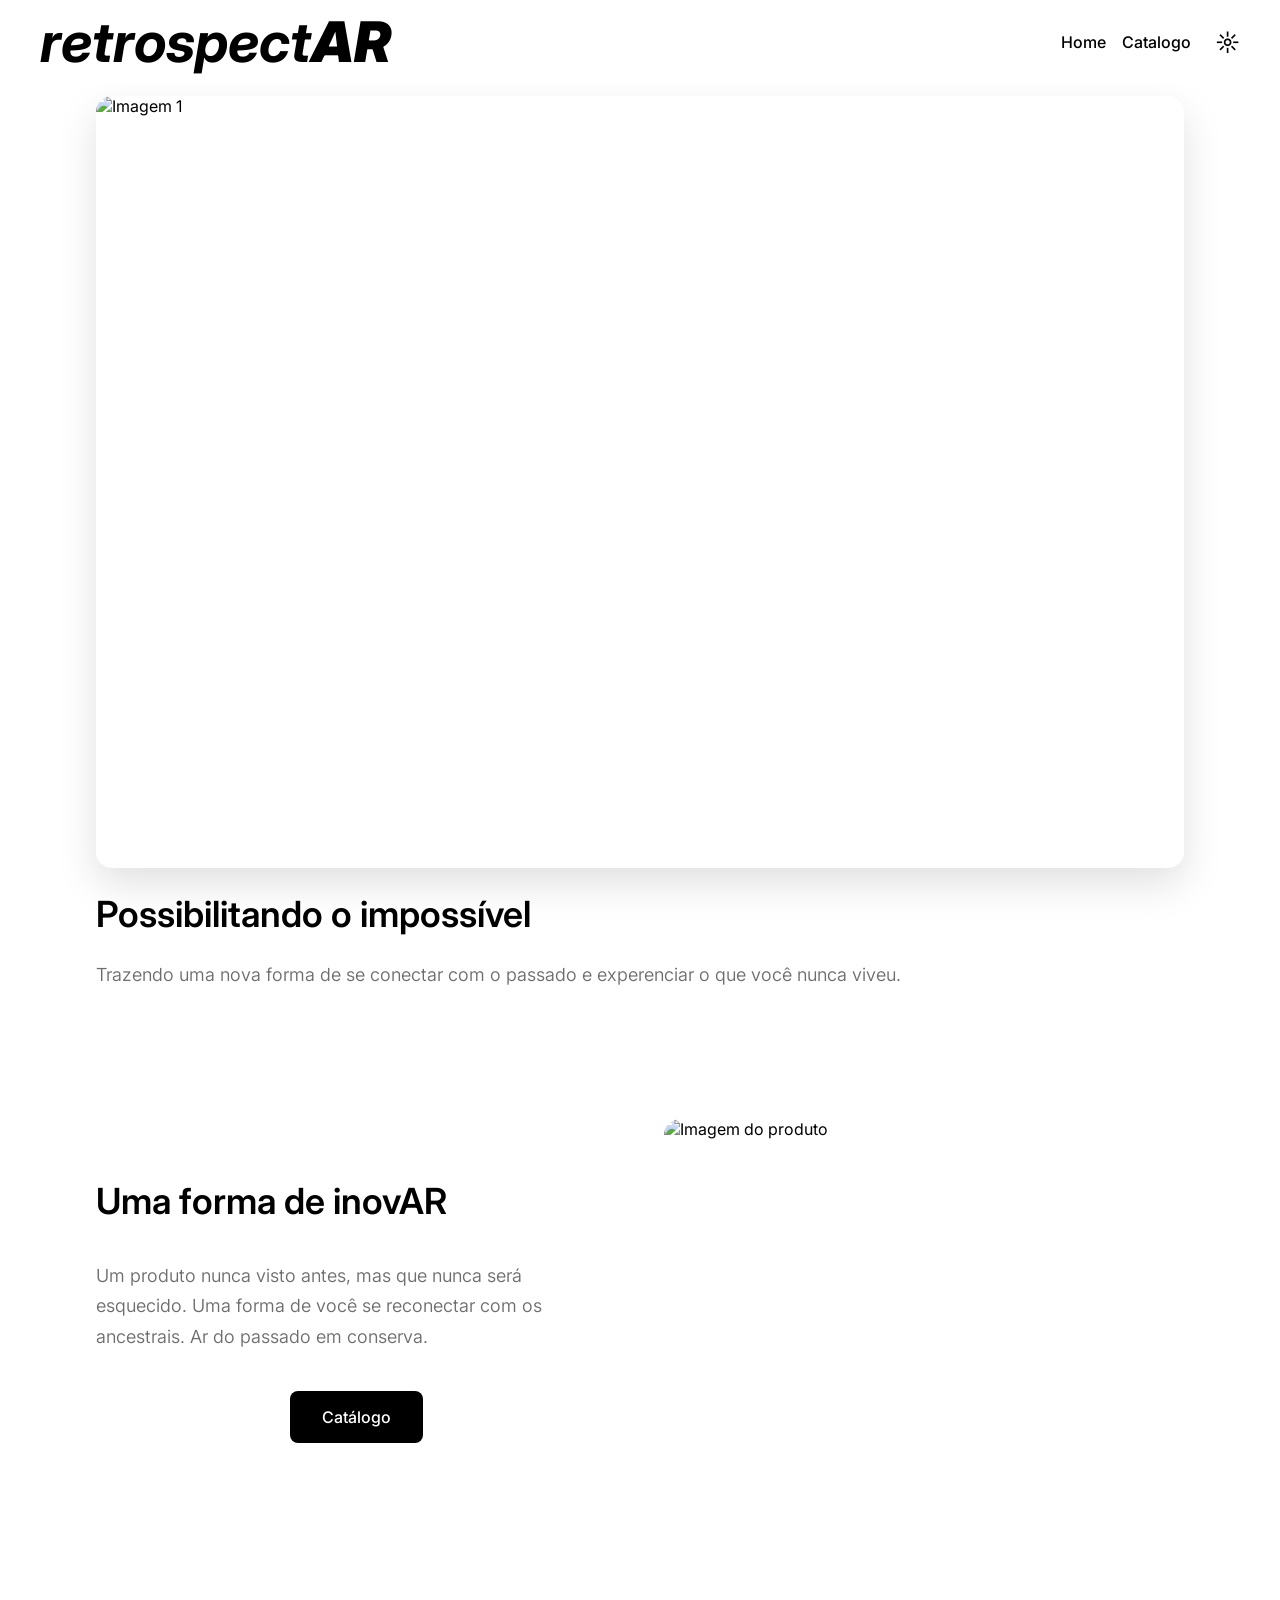
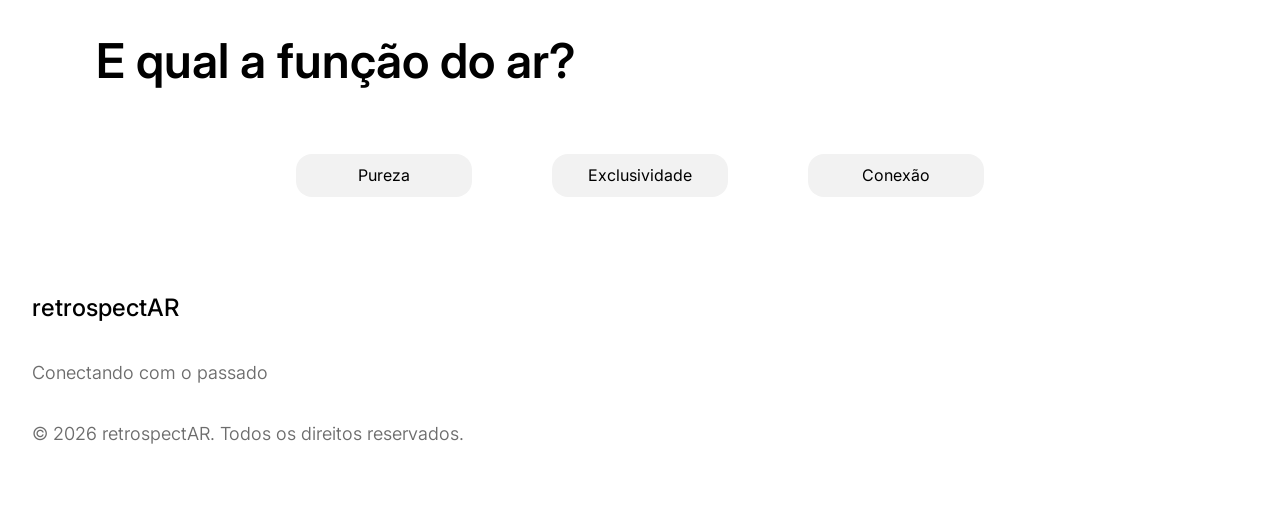
==== Pages/Home/index.html @ c3330485 "Criação do HTML e CSS parcialmente realizado" ====
<!DOCTYPE html>
<html lang="pt-BR">
    <head>
        <title>retrospectAR</title>
        <meta charset="UTF-8">
        <link rel="stylesheet" href="style.css">
        <meta name="description" content="Trazendo uma nova forma de se conectar com o passado e experenciar o que você nunca viveu.">
        <meta name="viewport" content="width=device-width, initial-scale=1.0">
    </head>
    <body>
        <header>
            <!-- Título do site -->
            <h1>retrospect<mark>AR</mark></h1>

            <!-- Navegação-->
            <ul>
                <li><a href="index.html">Home</a></li>
                <li><a href="../Catalogo/catalogo.html">Catalogo</a></li>
            </ul>

            <!-- Botão de tema -->
            <button type="button" id="botao-tema" aria-label="Alternar entre tema claro e escuro">
                ☼
            </button>
        </header>
        <main>
            <section class="carrossel-pagina">

                <!-- Carrossel de imagens -->
                <figure>
                    <div class="carrossel">
                        <img src="https://media.istockphoto.com/id/1324356458/vector/picture-icon-photo-frame-symbol-landscape-sign-photograph-gallery-logo-web-interface-and.jpg?s=612x612&w=0&k=20&c=ZmXO4mSgNDPzDRX-F8OKCfmMqqHpqMV6jiNi00Ye7rE=" alt="Imagem 1">
                        <img src="https://media.istockphoto.com/id/1324356458/vector/picture-icon-photo-frame-symbol-landscape-sign-photograph-gallery-logo-web-interface-and.jpg?s=612x612&w=0&k=20&c=ZmXO4mSgNDPzDRX-F8OKCfmMqqHpqMV6jiNi00Ye7rE=" alt="Imagem 2">
                        <img src="https://media.istockphoto.com/id/1324356458/vector/picture-icon-photo-frame-symbol-landscape-sign-photograph-gallery-logo-web-interface-and.jpg?s=612x612&w=0&k=20&c=ZmXO4mSgNDPzDRX-F8OKCfmMqqHpqMV6jiNi00Ye7rE=" alt="Imagem 3">
                    </div>
                </figure>
                
                <!-- Texto acompanhando o carrossel -->
                <h3>Possibilitando o impossível</h3>
                <p>Trazendo uma nova forma de se conectar com o passado e experenciar o que você nunca viveu.</p>
            </section>
            <section class="produto-pagina">

                <!-- Apresentação do produto -->
                <h3>Uma forma de inovAR</h3>
                <p>Um produto nunca visto antes, mas que nunca será esquecido. Uma forma de você se reconectar com os ancestrais. Ar do passado em conserva.</p>

                <!-- Botão para ir para o catálogo -->
                <a href="../Catalogo/catalogo.html" type="button" id="botao-catalogo" aria-label="Ir para o catálogo de produtos">
                    Catálogo
                </a>

                <!-- Imagem do produto -->
                <img src="https://media.istockphoto.com/id/1324356458/vector/picture-icon-photo-frame-symbol-landscape-sign-photograph-gallery-logo-web-interface-and.jpg?s=612x612&w=0&k=20&c=ZmXO4mSgNDPzDRX-F8OKCfmMqqHpqMV6jiNi00Ye7rE=" alt="Imagem do produto">
            </section>
            <section class="faq-pagina">

                <!-- Titulo da seção -->
                <h2>E qual a função do ar?</h2>

                <!-- Lista de modais-->
                <ul>
                    <li data-modal="modal1">Pureza</li>
                    <li data-modal="modal2">Exclusividade</li>
                    <li data-modal="modal3">Conexão</li>
                </ul>
            </section>

            <!-- Modais -->
            <div id="modal1" class="modal">
                <div class="modal-content">
                    <span class="fechar-modal">&times;</span>
                    <h4>Pureza</h4>
                    <p>O ar atual é carregado de poluição e microplásticos que geram cansaço. Ao respirar um ar antigo você está recebendo uma oxigenação pura, limpa e natural.</p>
                </div>
            </div>
            <div id="modal2" class="modal">
                <div class="modal-content">
                    <span class="fechar-modal">&times;</span>
                    <h4>Exclusividade</h4>
                    <p>É um produto limitado e escasso, o que o torna um artigo de luxo. O estoque dele não pode se repor, o que torna a oferta baixa em relação à demanda.</p>
                </div>
            </div>
            <div id="modal3" class="modal">
                <div class="modal-content">
                    <span class="fechar-modal">&times;</span>
                    <h4>Conexão</h4>
                    <p>Ao abrir o recipiente você compartilha exatamente a mesma atmosfera que oxigenou as mentes de gênios do passado, o que pode trazer inspiração em momentos necessários.</p>
                </div>
            </div>
        </main>
        <footer>

            <!-- Rodapé-->
            <h4>retrospectAR</h4>
            <p>Conectando com o passado</p>
            <p>&copy; 2026 retrospectAR. Todos os direitos reservados.</p>
        </footer>
    </body>
</html>
---- Pages/Home/style.css ----
@import url('https://fonts.googleapis.com/css2?family=Bebas+Neue&family=Inter:ital,opsz,wght@0,14..32,100..900;1,14..32,100..900&display=swap');

/* Reset básico de estilos */
*{
    margin: 0;
    padding: 0;
    box-sizing: border-box;
    font-family: 'Inter', sans-serif;
}

/* Variáveis de cores para tema claro */
:root{
    --background-color: #FFFFFF;
    --background-secondary: #F2F2F2;
    --text-color: #000000;
    --text-secondary: #6D6D6D;
}

/* Variáveis de cores para tema escuro */
[data-theme="dark"]{
    --background-color: #1A1A1A;
    --background-secondary: #333333;
    --text-color: #FFFFFF;
    --text-secondary: #B3B3B3;
}

/* Estilos gerais do texto da página */
h1{
    font-family: 'Inter', sans-serif;
    font-size: 3.5rem;
    font-weight: 700;
    font-style: italic;
    color: var(--text-color);
}
mark{
    background-color: transparent;
    font-weight: 900;
    color: var(--text-color);
}
h2{
    font-family: 'Inter', sans-serif;
    font-size: 3rem;
    font-weight: 600;
    font-style: normal;
    color: var(--text-color);
}
h3{
    font-family: 'Inter', sans-serif;
    font-size: 2.25rem;
    font-weight: 600;
    font-style: normal;
    color: var(--text-color);
}
h4{
    font-family: 'Inter', sans-serif;
    font-size: 1.5rem;
    font-weight: 500;
    font-style: normal;
    color: var(--text-color);
}
p{
    font-family: 'Inter', sans-serif;
    font-size: 1.125rem;
    font-weight: 350;
    font-style: normal;
    color: var(--text-secondary);
}

/* CABEÇALHO */
/* Estilo do cabeçalho da página */
header{
    display: flex; /*Ativa o Flexbox para o cabeçalho*/
    justify-content: flex-start; /* Mantém os elementos alinhados em uma única linha */
    align-items: center; /* Alinha os elementos verticalmente ao centro */
    gap: 1.5rem; /* Adiciona espaço entre os itens da direita */
    padding: .5rem 2.5rem; /* Adiciona espaçamento interno ao cabeçalho */
    background-color: var(--background-color); /* Define a cor de fundo do cabeçalho */
    position: fixed; /* Mantém o cabeçalho fixo no topo da página */
    width: 100%; /* Define a largura do cabeçalho como 100% da tela */
    top: 0; /* Posiciona o cabeçalho no topo da página */
    left: 0; /* Posiciona o cabeçalho à esquerda da página */
    z-index: 1000; /* Garante que o cabeçalho fique acima de outros elementos da página */  
    transition: background-color 0.3s ease; /* Adiciona uma transição suave para a mudança de cor de fundo */
}
header h1{
    margin-right: auto; /* Empurra a navegação e o botão para a direita */
}
/* Estilo da lista de navegação do cabeçalho */
header ul{
    list-style: none; /* Remove os marcadores da lista */
    display: flex; /* Ativa o Flexbox para a lista de navegação */
    gap: 1rem; /* Adiciona espaçamento entre os itens da lista */
}
/* Estilo dos links de navegação do cabeçalho */
header ul li a{
    text-decoration: none; /* Remove o sublinhado dos links */
    color: var(--text-color); /* Define a cor do texto dos links */
    font-weight: 500; /* Define a espessura da fonte dos links */
    transition: color 0.3s ease; /* Adiciona uma transição suave para a mudança de cor dos links */
}
/* Estilo do botão de alternância de tema */
#botao-tema{
    background-color: transparent; /* Define o fundo do botão como transparente */
    border: none; /* Remove a borda do botão */
    color: var(--text-color); /* Define a cor do texto do botão */
    font-size: 1.5rem; /* Define o tamanho da fonte do botão */
    cursor: pointer; /* Altera o cursor para indicar que o botão é clicável */
    transition: color 0.3s ease; /* Adiciona uma transição suave para a mudança de cor do botão */
}

/* RODAPÉ */
/* Estilo do rodapé da página */
footer{
    padding: 2rem;  /* Adiciona espaçamento interno ao rodapé */
    background-color: var(--background-color); /* Define a cor de fundo do rodapé */
    color: var(--text-secondary); /* Define a cor do texto do rodapé */
    width: 100%; /* Define a largura do rodapé como 100% da tela */
    bottom: 0; /* Posiciona o rodapé na parte inferior da página */
    left: 0; /* Posiciona o rodapé à esquerda da página */
    transition: background-color 0.3s ease; /* Adiciona uma transição suave para a mudança de cor de fundo do rodapé */
}
footer h4{
    margin-bottom: 2.5rem; /* Adiciona espaçamento abaixo do título do rodapé */
}
footer p{
    font-weight: 350; /* Define a espessura da fonte do texto do rodapé */
    margin-bottom: 2.5rem; /* Adiciona espaçamento abaixo do texto do rodapé */
}

/* CORPO */
/* Estilo do corpo da página */
body{
    background-color: var(--background-color); /* Define a cor de fundo do corpo da página */
    transition: background-color 0.3s ease, color 0.3s ease; /* Adiciona uma transição suave para a mudança de cor de fundo e cor do texto */
    padding-top: 4rem; /* Adiciona espaçamento no topo do corpo da página para evitar que o conteúdo fique escondido atrás do cabeçalho fixo */
}

/* Seção do Carrossel */
.carrossel-pagina{
    display: column; /* Ativa o Grid Layout para a seção do carrossel */
    align-items: center; /* Alinha os itens do grid ao centro horizontalmente */
    justify-content: center; /* Alinha os itens do grid ao centro verticalmente */
    grid-template-columns: 1fr; /* Define uma única coluna para o grid */
    gap: 2rem; /* Adiciona espaçamento entre os elementos do grid */
    width: 100%; /* Define a largura da seção do carrossel como 100% da tela */
    max-width: none; /* Remove a largura máxima da seção do carrossel */
    margin: 0; /* Remove a margem da seção do carrossel */
    padding: 2rem 0 4rem; /* Adiciona espaçamento interno na parte superior e inferior da seção do carrossel */
}
.carrossel-pagina figure{
    width: 85%; /* Define a largura da figura como 85% da largura da seção do carrossel */
    min-width: 0; /* Define a largura mínima da figura como 0 para permitir que ela encolha */
    margin: 0 auto; /* Centraliza a figura horizontalmente */
    overflow: hidden; /* Oculta qualquer conteúdo que ultrapasse os limites da figura */
    border-radius: 1rem; /* Adiciona cantos arredondados à figura */
    background-color: var(--background-color); /* Define a cor de fundo da figura */
    box-shadow: 0 1rem 2.5rem rgba(0, 0, 0, .12); /* Adiciona uma sombra à figura para criar profundidade */
}
.carrossel{
    display: flex; /* Ativa o Flexbox para o carrossel */
    gap: 1rem; /* Adiciona espaçamento entre os itens do carrossel */
    overflow-x: auto; /* Permite rolagem horizontal no carrossel */
    scroll-snap-type: x mandatory; /* Ativa o snap de rolagem horizontal para os itens do carrossel */
    scrollbar-width: thin; /* Define a largura da barra de rolagem como fina */
    scrollbar-color: var(--text-secondary) transparent; /* Define a cor da barra de rolagem e a cor do fundo da barra de rolagem */
}
.carrossel img{
    display: block; /* Remove o espaçamento em torno da imagem */
    flex: 0 0 100%; /* Define a largura da imagem como 100% do contêiner do carrossel */
    width: 100%; /* Define a largura da imagem como 100% do contêiner do carrossel */
    height: max(24rem, calc(100vh - 8rem)); /* Define a altura da imagem como o máximo entre 24rem e a altura da janela de visualização menos 8rem */
    object-fit: cover; /* Ajusta a imagem para cobrir o contêiner do carrossel sem distorção */
    scroll-snap-align: center; /* Alinha a imagem ao centro do contêiner do carrossel durante a rolagem */
}
.carrossel-pagina h3{
    width: 85%; /* Define a largura do título como 85% da largura da seção do carrossel */
    margin: 0 auto; /* Centraliza o título horizontalmente */
    padding: 1.5rem 0; /* Adiciona espaçamento interno na parte superior do título */
    text-align: left; /* Alinha o texto do título à esquerda */
}
.carrossel-pagina p{
    width: 85%; /* Define a largura do parágrafo como 85% da largura da seção do carrossel */
    margin: 0 auto; /* Centraliza o parágrafo horizontalmente */
    text-align: left; /* Alinha o texto do parágrafo à esquerda */
    line-height: 1.7; /* Define a altura da linha do parágrafo para melhorar a legibilidade */
}

/* Seção do Produto */
.produto-pagina{
    display: grid;
    grid-template-columns: 1fr 1fr;
    grid-template-rows: auto auto auto;
    gap: .5rem 3rem;
    align-items: center;
    width: 85%;
    min-height: 32rem;
    margin: 0 auto;
    padding: 4rem 0;
}
.produto-pagina h3,
.produto-pagina p,
.produto-pagina button{
    grid-column: 1;
}
.produto-pagina h3{
    grid-row: 1;
    align-self: end;
}
.produto-pagina p{
    grid-row: 2;
    max-width: 32rem;
    line-height: 1.7;
}
.produto-pagina a{
    grid-row: 3;
    justify-self: center;
    align-self: start;
}
.produto-pagina img{
    grid-column: 2;
    grid-row: 1 / 4;
    width: 100%;
    height: 100%;
    min-height: 24rem;
    object-fit: cover;
    border-radius: 1rem;
}
.produto-pagina a{
    display: inline-block;
    padding: 1rem 2rem;
    background-color: var(--text-color);
    color: var(--background-color);
    text-decoration: none;
    font-weight: 500;
    border-radius: .5rem;
    transition: background-color 0.3s ease, color 0.3s ease;
}

/* Seção do FAQ */
.faq-pagina{
    display: flex;
    flex-direction: column;
    gap: 2rem;
    width: 85%;
    margin: 0 auto;
    padding: 4rem 0;
}
.faq-pagina ul{
    list-style: none;
    display: flex;
    flex-direction: row;
    justify-content: space-between;
    padding: 0 10rem;
    padding-top: 2rem;
}
.faq-pagina li{
    flex: 1;
    text-align: center;
    background-color: var(--background-secondary);
    padding: 1cap;
    border-radius: 1rem;
    margin: 0 2.5rem;
    transition: background-color 0.3s ease;
    cursor: pointer;
}
.faq-pagina li:hover,
.faq-pagina li:focus{
    background-color: var(--text-color);
    color: var(--background-color);
}

/* Seção do Modal */
.modal{
    display: none;
    position: fixed;
    inset: 0;
    z-index: 2000;
    align-items: center;
    justify-content: center;
    padding: 1.5rem;
    background-color: rgba(0, 0, 0, .65);
}
.modal[style*="display: block"],
.modal[style*="display:flex"],
.modal[style*="display: flex"]{
    display: flex;
}
.modal-content{
    position: relative;
    width: min(100%, 34rem);
    max-height: 90vh;
    overflow-y: auto;
    padding: 3rem;
    border: 1px solid var(--text-secondary);
    border-radius: 1rem;
    background-color: var(--background-color);
    box-shadow: 0 1.5rem 4rem rgba(0, 0, 0, .3);
    animation: modal-entrada .2s ease-out;
}
.modal-content h4{
    margin-bottom: 1rem;
    padding-right: 2rem;
}
.modal-content p{
    line-height: 1.7;
}
.fechar-modal{
    position: absolute;
    top: .75rem;
    right: 1rem;
    color: var(--text-secondary);
    font-size: 2rem;
    line-height: 1;
    cursor: pointer;
    transition: color .2s ease, transform .2s ease;
}
.fechar-modal:hover,
.fechar-modal:focus{
    color: var(--text-color);
    transform: scale(1.1);
}

@keyframes modal-entrada{
    from{
        opacity: 0;
        transform: translateY(1rem) scale(.98);
    }
    to{
        opacity: 1;
        transform: translateY(0) scale(1);
    }
}

@media (max-width: 40rem){
    .modal-content{
        padding: 2.5rem 1.5rem 1.5rem;
    }
}
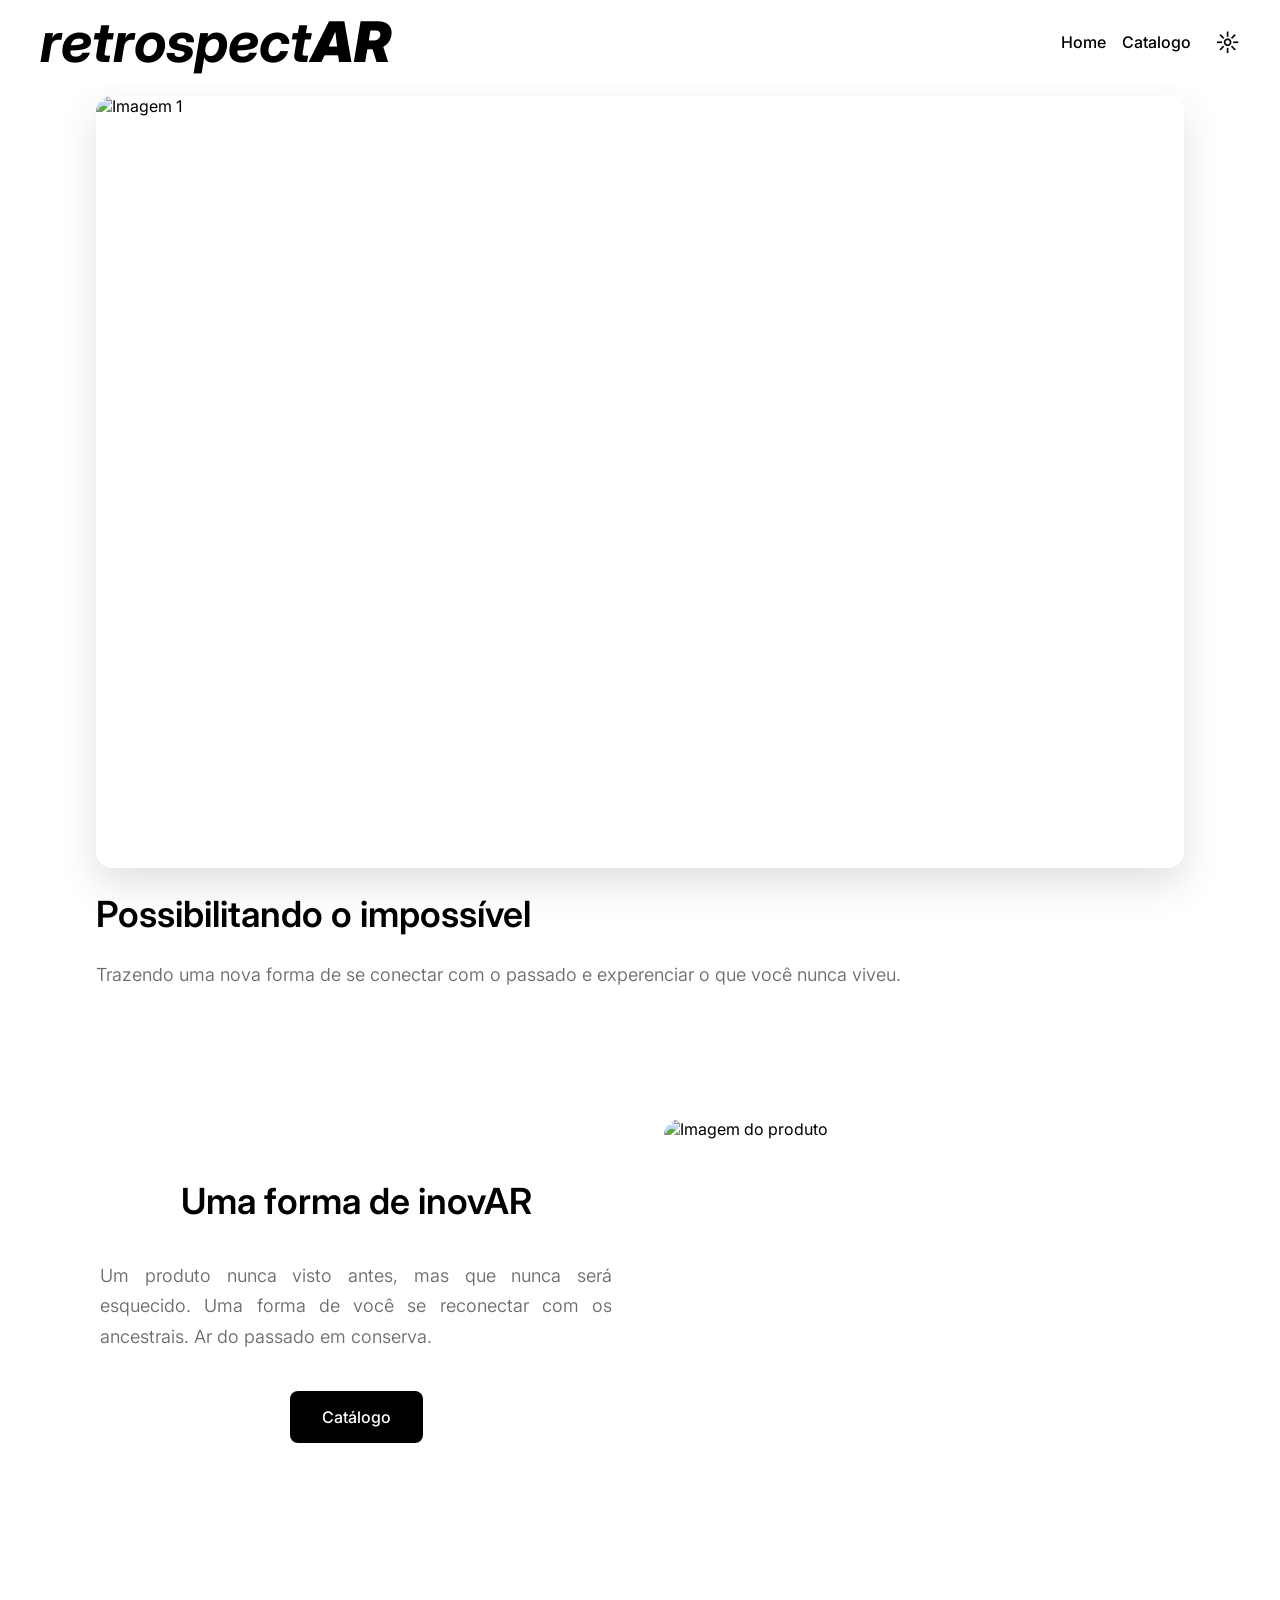
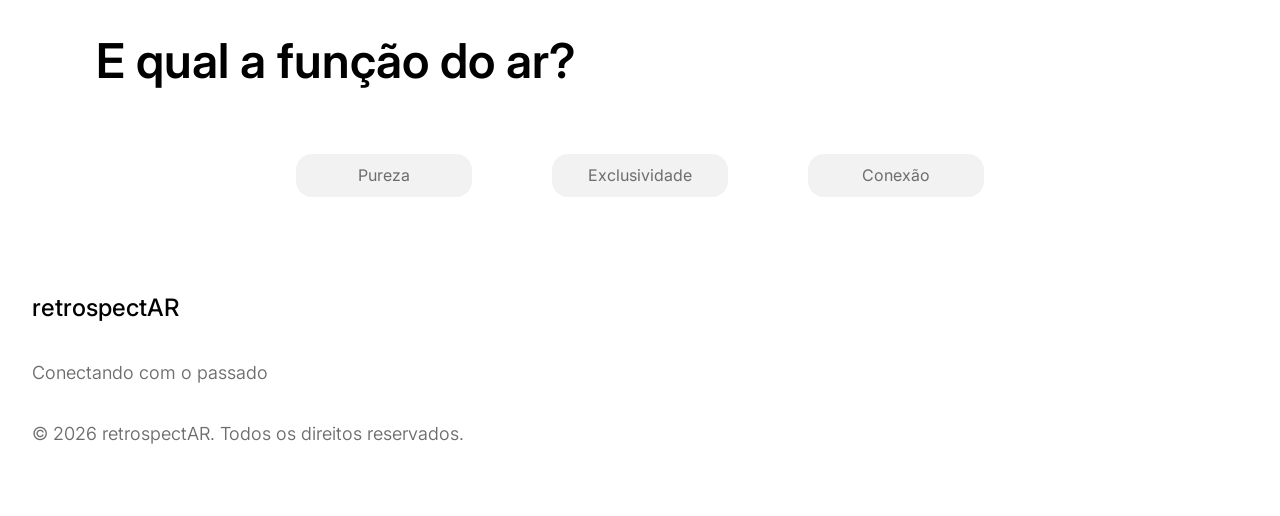
==== commit 61fba247: "Finalização do CSS e realização do JavaScript" ====
--- a/Pages/Home/index.html
+++ b/Pages/Home/index.html
@@ -96,5 +96,8 @@
             <p>Conectando com o passado</p>
             <p>&copy; 2026 retrospectAR. Todos os direitos reservados.</p>
         </footer>
+        <script src="../../Scripts/theme.js"></script>
+        <script src="../../Scripts/modal.js"></script>
+        <script src="../../Scripts/carrossel.js"></script>
     </body>
 </html>
--- a/Pages/Home/style.css
+++ b/Pages/Home/style.css
@@ -161,8 +161,11 @@
     gap: 1rem; /* Adiciona espaçamento entre os itens do carrossel */
     overflow-x: auto; /* Permite rolagem horizontal no carrossel */
     scroll-snap-type: x mandatory; /* Ativa o snap de rolagem horizontal para os itens do carrossel */
-    scrollbar-width: thin; /* Define a largura da barra de rolagem como fina */
-    scrollbar-color: var(--text-secondary) transparent; /* Define a cor da barra de rolagem e a cor do fundo da barra de rolagem */
+    scrollbar-width: none; /* Oculta a barra de rolagem no Firefox */
+    -ms-overflow-style: none; /* Oculta a barra de rolagem no Edge legado */
+}
+.carrossel::-webkit-scrollbar{
+    display: none; /* Oculta a barra de rolagem em navegadores WebKit */
 }
 .carrossel img{
     display: block; /* Remove o espaçamento em torno da imagem */
@@ -205,11 +208,14 @@
 .produto-pagina h3{
     grid-row: 1;
     align-self: end;
+    justify-self: center;
 }
 .produto-pagina p{
     grid-row: 2;
     max-width: 32rem;
     line-height: 1.7;
+    justify-self: center;
+    text-align: justify;
 }
 .produto-pagina a{
     grid-row: 3;
@@ -262,6 +268,7 @@
     margin: 0 2.5rem;
     transition: background-color 0.3s ease;
     cursor: pointer;
+    color: var(--text-secondary);
 }
 .faq-pagina li:hover,
 .faq-pagina li:focus{
@@ -330,9 +337,3 @@
         transform: translateY(0) scale(1);
     }
 }
-
-@media (max-width: 40rem){
-    .modal-content{
-        padding: 2.5rem 1.5rem 1.5rem;
-    }
-}
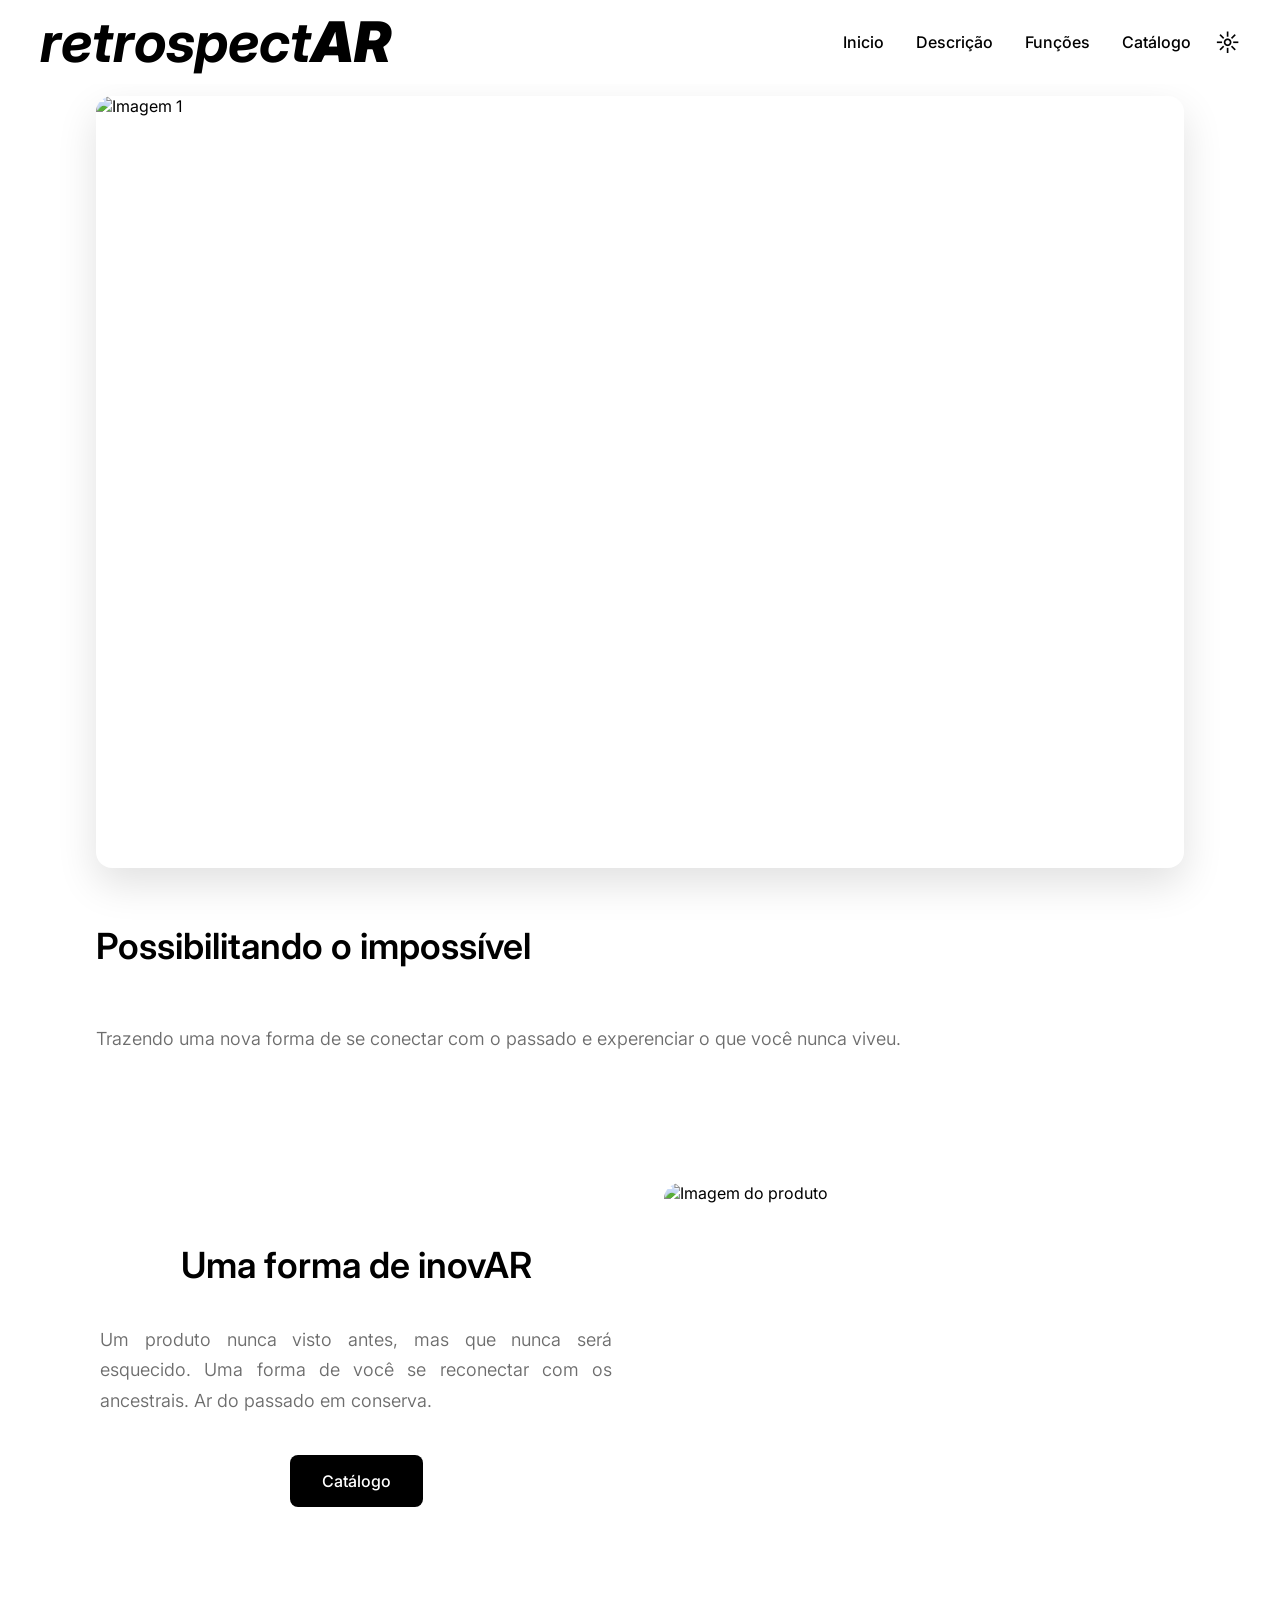
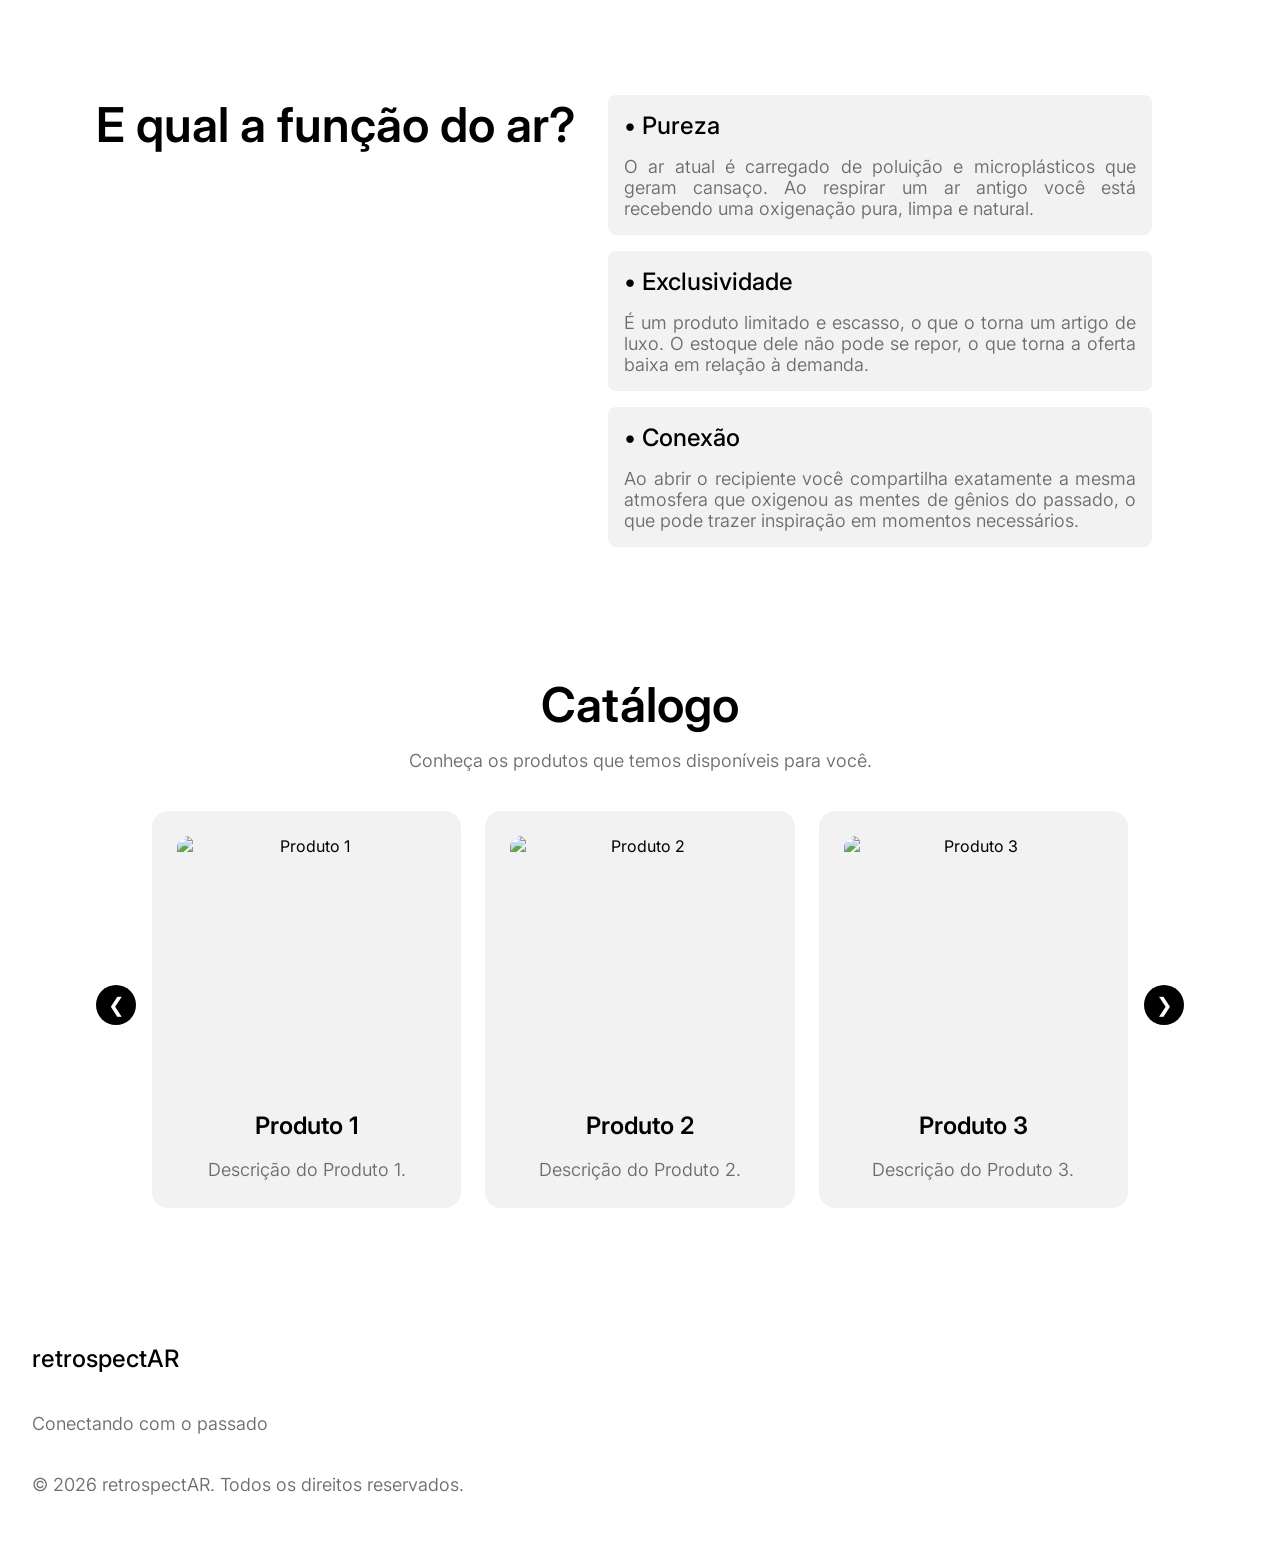
==== commit 409cd2d7: "Unificação das páginas, ajustes no html e css, e adição da responsividade" ====
--- a/Pages/Home/index.html
+++ b/Pages/Home/index.html
@@ -14,8 +14,10 @@
 
             <!-- Navegação-->
             <ul>
-                <li><a href="index.html">Home</a></li>
-                <li><a href="../Catalogo/catalogo.html">Catalogo</a></li>
+                <li><a href="#inicio">Inicio</a></li>
+                <li><a href="#produto">Descrição</a></li>
+                <li><a href="#faq">Funções</a></li>
+                <li><a href="#catalogo">Catálogo</a></li>
             </ul>
 
             <!-- Botão de tema -->
@@ -24,7 +26,7 @@
             </button>
         </header>
         <main>
-            <section class="carrossel-pagina">
+            <section class="carrossel-pagina" id="inicio">
 
                 <!-- Carrossel de imagens -->
                 <figure>
@@ -39,53 +41,148 @@
                 <h3>Possibilitando o impossível</h3>
                 <p>Trazendo uma nova forma de se conectar com o passado e experenciar o que você nunca viveu.</p>
             </section>
-            <section class="produto-pagina">
+            <section class="produto-pagina" id="produto">
 
                 <!-- Apresentação do produto -->
                 <h3>Uma forma de inovAR</h3>
                 <p>Um produto nunca visto antes, mas que nunca será esquecido. Uma forma de você se reconectar com os ancestrais. Ar do passado em conserva.</p>
 
                 <!-- Botão para ir para o catálogo -->
-                <a href="../Catalogo/catalogo.html" type="button" id="botao-catalogo" aria-label="Ir para o catálogo de produtos">
+                <a href="#catalogo" type="button" id="botao-catalogo" aria-label="Ir para o catálogo de produtos">
                     Catálogo
                 </a>
 
                 <!-- Imagem do produto -->
                 <img src="https://media.istockphoto.com/id/1324356458/vector/picture-icon-photo-frame-symbol-landscape-sign-photograph-gallery-logo-web-interface-and.jpg?s=612x612&w=0&k=20&c=ZmXO4mSgNDPzDRX-F8OKCfmMqqHpqMV6jiNi00Ye7rE=" alt="Imagem do produto">
             </section>
-            <section class="faq-pagina">
+            <section class="faq-pagina" id="faq">
 
                 <!-- Titulo da seção -->
                 <h2>E qual a função do ar?</h2>
 
-                <!-- Lista de modais-->
-                <ul>
-                    <li data-modal="modal1">Pureza</li>
-                    <li data-modal="modal2">Exclusividade</li>
-                    <li data-modal="modal3">Conexão</li>
-                </ul>
+                <!-- Lista de infos-->
+                 <div id="infos" class="itens">
+                    <div id="info1" class="faqitem">
+                        <h4>•  Pureza</h4>
+                        <p>O ar atual é carregado de poluição e microplásticos que geram cansaço. Ao respirar um ar antigo você está recebendo uma oxigenação pura, limpa e natural.</p>
+                    </div>
+                    <div id="info2" class="faqitem">
+                        <h4>•  Exclusividade</h4>
+                        <p>É um produto limitado e escasso, o que o torna um artigo de luxo. O estoque dele não pode se repor, o que torna a oferta baixa em relação à demanda.</p>
+                    </div>
+                    <div id="info3" class="faqitem">
+                        <h4>•  Conexão</h4>
+                        <p>Ao abrir o recipiente você compartilha exatamente a mesma atmosfera que oxigenou as mentes de gênios do passado, o que pode trazer inspiração em momentos necessários.</p>
+                    </div>
+                </div>
             </section>
 
-            <!-- Modais -->
-            <div id="modal1" class="modal">
-                <div class="modal-content">
-                    <span class="fechar-modal">&times;</span>
-                    <h4>Pureza</h4>
-                    <p>O ar atual é carregado de poluição e microplásticos que geram cansaço. Ao respirar um ar antigo você está recebendo uma oxigenação pura, limpa e natural.</p>
-                </div>
-            </div>
-            <div id="modal2" class="modal">
-                <div class="modal-content">
-                    <span class="fechar-modal">&times;</span>
-                    <h4>Exclusividade</h4>
-                    <p>É um produto limitado e escasso, o que o torna um artigo de luxo. O estoque dele não pode se repor, o que torna a oferta baixa em relação à demanda.</p>
-                </div>
-            </div>
-            <div id="modal3" class="modal">
-                <div class="modal-content">
-                    <span class="fechar-modal">&times;</span>
-                    <h4>Conexão</h4>
-                    <p>Ao abrir o recipiente você compartilha exatamente a mesma atmosfera que oxigenou as mentes de gênios do passado, o que pode trazer inspiração em momentos necessários.</p>
+            <!-- Catálogo -->
+             <section class="catalogo-pagina" id="catalogo">
+                <h2>Catálogo</h2>
+                <p>Conheça os produtos que temos disponíveis para você.</p>
+                <div class="catalogo-carrossel-wrapper">
+                    <button type="button" class="controle-carrossel anterior" data-carousel-target="produtos-carrossel" aria-label="Produto anterior">&#10094;</button>
+                    <div class="produtos-carrossel" id="produtos-carrossel">
+                        <button type="button" class="produto-card" data-modal="produto-modal-1" aria-label="Ver detalhes do Produto 1">
+                            <img src="https://media.istockphoto.com/id/1324356458/vector/picture-icon-photo-frame-symbol-landscape-sign-photograph-gallery-logo-web-interface-and.jpg?s=612x612&w=0&k=20&c=ZmXO4mSgNDPzDRX-F8OKCfmMqqHpqMV6jiNi00Ye7rE=" alt="Produto 1">
+                            <h3>Produto 1</h3>
+                            <p>Descrição do Produto 1.</p>
+                        </button>
+                        <button type="button" class="produto-card" data-modal="produto-modal-2" aria-label="Ver detalhes do Produto 2">
+                            <img src="https://media.istockphoto.com/id/1324356458/vector/picture-icon-photo-frame-symbol-landscape-sign-photograph-gallery-logo-web-interface-and.jpg?s=612x612&w=0&k=20&c=ZmXO4mSgNDPzDRX-F8OKCfmMqqHpqMV6jiNi00Ye7rE=" alt="Produto 2">
+                            <h3>Produto 2</h3>
+                            <p>Descrição do Produto 2.</p>
+                        </button>
+                        <button type="button" class="produto-card" data-modal="produto-modal-3" aria-label="Ver detalhes do Produto 3">
+                            <img src="https://media.istockphoto.com/id/1324356458/vector/picture-icon-photo-frame-symbol-landscape-sign-photograph-gallery-logo-web-interface-and.jpg?s=612x612&w=0&k=20&c=ZmXO4mSgNDPzDRX-F8OKCfmMqqHpqMV6jiNi00Ye7rE=" alt="Produto 3">
+                            <h3>Produto 3</h3>
+                            <p>Descrição do Produto 3.</p>
+                        </button>
+                        <button type="button" class="produto-card" data-modal="produto-modal-4" aria-label="Ver detalhes do Produto 4">
+                            <img src="https://media.istockphoto.com/id/1324356458/vector/picture-icon-photo-frame-symbol-landscape-sign-photograph-gallery-logo-web-interface-and.jpg?s=612x612&w=0&k=20&c=ZmXO4mSgNDPzDRX-F8OKCfmMqqHpqMV6jiNi00Ye7rE=" alt="Produto 4">
+                            <h3>Produto 4</h3>
+                            <p>Descrição do Produto 4.</p>
+                        </button>
+                        <button type="button" class="produto-card" data-modal="produto-modal-5" aria-label="Ver detalhes do Produto 5">
+                            <img src="https://media.istockphoto.com/id/1324356458/vector/picture-icon-photo-frame-symbol-landscape-sign-photograph-gallery-logo-web-interface-and.jpg?s=612x612&w=0&k=20&c=ZmXO4mSgNDPzDRX-F8OKCfmMqqHpqMV6jiNi00Ye7rE=" alt="Produto 5">
+                            <h3>Produto 5</h3>
+                            <p>Descrição do Produto 5.</p>
+                        </button>
+                        <button type="button" class="produto-card" data-modal="produto-modal-6" aria-label="Ver detalhes do Produto 6">
+                            <img src="https://media.istockphoto.com/id/1324356458/vector/picture-icon-photo-frame-symbol-landscape-sign-photograph-gallery-logo-web-interface-and.jpg?s=612x612&w=0&k=20&c=ZmXO4mSgNDPzDRX-F8OKCfmMqqHpqMV6jiNi00Ye7rE=" alt="Produto 6">
+                            <h3>Produto 6</h3>
+                            <p>Descrição do Produto 6.</p>
+                        </button>
+                    </div>
+                    <button type="button" class="controle-carrossel proximo" data-carousel-target="produtos-carrossel" aria-label="Próximo produto">&#10095;</button>
+                </div>
+             </section>
+
+            <div id="produto-modal-1" class="modal" role="dialog" aria-modal="true" aria-labelledby="produto-titulo-1">
+                <div class="modal-content modal-produto">
+                    <button type="button" class="fechar-modal" aria-label="Fechar detalhes">&times;</button>
+                    <img src="https://media.istockphoto.com/id/1324356458/vector/picture-icon-photo-frame-symbol-landscape-sign-photograph-gallery-logo-web-interface-and.jpg?s=612x612&w=0&k=20&c=ZmXO4mSgNDPzDRX-F8OKCfmMqqHpqMV6jiNi00Ye7rE=" alt="Produto 1">
+                    <div class="modal-produto-info">
+                        <h4 id="produto-titulo-1">Produto 1</h4>
+                        <p>Descrição detalhada do Produto 1. Conheça todos os detalhes desta experiência de conexão com o passado.</p>
+                        <button type="button" class="botao-produto">Disponível em breve</button>
+                    </div>
+                </div>
+            </div>
+            <div id="produto-modal-2" class="modal" role="dialog" aria-modal="true" aria-labelledby="produto-titulo-2">
+                <div class="modal-content modal-produto">
+                    <button type="button" class="fechar-modal" aria-label="Fechar detalhes">&times;</button>
+                    <img src="https://media.istockphoto.com/id/1324356458/vector/picture-icon-photo-frame-symbol-landscape-sign-photograph-gallery-logo-web-interface-and.jpg?s=612x612&w=0&k=20&c=ZmXO4mSgNDPzDRX-F8OKCfmMqqHpqMV6jiNi00Ye7rE=" alt="Produto 2">
+                    <div class="modal-produto-info">
+                        <h4 id="produto-titulo-2">Produto 2</h4>
+                        <p>Descrição detalhada do Produto 2. Conheça todos os detalhes desta experiência de conexão com o passado.</p>
+                        <button type="button" class="botao-produto">Disponível em breve</button>
+                    </div>
+                </div>
+            </div>
+            <div id="produto-modal-3" class="modal" role="dialog" aria-modal="true" aria-labelledby="produto-titulo-3">
+                <div class="modal-content modal-produto">
+                    <button type="button" class="fechar-modal" aria-label="Fechar detalhes">&times;</button>
+                    <img src="https://media.istockphoto.com/id/1324356458/vector/picture-icon-photo-frame-symbol-landscape-sign-photograph-gallery-logo-web-interface-and.jpg?s=612x612&w=0&k=20&c=ZmXO4mSgNDPzDRX-F8OKCfmMqqHpqMV6jiNi00Ye7rE=" alt="Produto 3">
+                    <div class="modal-produto-info">
+                        <h4 id="produto-titulo-3">Produto 3</h4>
+                        <p>Descrição detalhada do Produto 3. Conheça todos os detalhes desta experiência de conexão com o passado.</p>
+                        <button type="button" class="botao-produto">Disponível em breve</button>
+                    </div>
+                </div>
+            </div>
+            <div id="produto-modal-4" class="modal" role="dialog" aria-modal="true" aria-labelledby="produto-titulo-4">
+                <div class="modal-content modal-produto">
+                    <button type="button" class="fechar-modal" aria-label="Fechar detalhes">&times;</button>
+                    <img src="https://media.istockphoto.com/id/1324356458/vector/picture-icon-photo-frame-symbol-landscape-sign-photograph-gallery-logo-web-interface-and.jpg?s=612x612&w=0&k=20&c=ZmXO4mSgNDPzDRX-F8OKCfmMqqHpqMV6jiNi00Ye7rE=" alt="Produto 4">
+                    <div class="modal-produto-info">
+                        <h4 id="produto-titulo-4">Produto 4</h4>
+                        <p>Descrição detalhada do Produto 4. Conheça todos os detalhes desta experiência de conexão com o passado.</p>
+                        <button type="button" class="botao-produto">Disponível em breve</button>
+                    </div>
+                </div>
+            </div>
+            <div id="produto-modal-5" class="modal" role="dialog" aria-modal="true" aria-labelledby="produto-titulo-5">
+                <div class="modal-content modal-produto">
+                    <button type="button" class="fechar-modal" aria-label="Fechar detalhes">&times;</button>
+                    <img src="https://media.istockphoto.com/id/1324356458/vector/picture-icon-photo-frame-symbol-landscape-sign-photograph-gallery-logo-web-interface-and.jpg?s=612x612&w=0&k=20&c=ZmXO4mSgNDPzDRX-F8OKCfmMqqHpqMV6jiNi00Ye7rE=" alt="Produto 5">
+                    <div class="modal-produto-info">
+                        <h4 id="produto-titulo-5">Produto 5</h4>
+                        <p>Descrição detalhada do Produto 5. Conheça todos os detalhes desta experiência de conexão com o passado.</p>
+                        <button type="button" class="botao-produto">Disponível em breve</button>
+                    </div>
+                </div>
+            </div>
+            <div id="produto-modal-6" class="modal" role="dialog" aria-modal="true" aria-labelledby="produto-titulo-6">
+                <div class="modal-content modal-produto">
+                    <button type="button" class="fechar-modal" aria-label="Fechar detalhes">&times;</button>
+                    <img src="https://media.istockphoto.com/id/1324356458/vector/picture-icon-photo-frame-symbol-landscape-sign-photograph-gallery-logo-web-interface-and.jpg?s=612x612&w=0&k=20&c=ZmXO4mSgNDPzDRX-F8OKCfmMqqHpqMV6jiNi00Ye7rE=" alt="Produto 6">
+                    <div class="modal-produto-info">
+                        <h4 id="produto-titulo-6">Produto 6</h4>
+                        <p>Descrição detalhada do Produto 6. Conheça todos os detalhes desta experiência de conexão com o passado.</p>
+                        <button type="button" class="botao-produto">Disponível em breve</button>
+                    </div>
                 </div>
             </div>
         </main>
--- a/Pages/Home/style.css
+++ b/Pages/Home/style.css
@@ -6,6 +6,10 @@
     padding: 0;
     box-sizing: border-box;
     font-family: 'Inter', sans-serif;
+}
+html{
+    scroll-behavior: smooth;
+    scroll-padding-top: 5rem;
 }
 
 /* Variáveis de cores para tema claro */
@@ -89,7 +93,7 @@
 header ul{
     list-style: none; /* Remove os marcadores da lista */
     display: flex; /* Ativa o Flexbox para a lista de navegação */
-    gap: 1rem; /* Adiciona espaçamento entre os itens da lista */
+    gap: 2rem; /* Adiciona espaçamento entre os itens da lista */
 }
 /* Estilo dos links de navegação do cabeçalho */
 header ul li a{
@@ -137,7 +141,8 @@
 
 /* Seção do Carrossel */
 .carrossel-pagina{
-    display: column; /* Ativa o Grid Layout para a seção do carrossel */
+    display: flex;
+    flex-direction: column;
     align-items: center; /* Alinha os itens do grid ao centro horizontalmente */
     justify-content: center; /* Alinha os itens do grid ao centro verticalmente */
     grid-template-columns: 1fr; /* Define uma única coluna para o grid */
@@ -245,19 +250,11 @@
 /* Seção do FAQ */
 .faq-pagina{
     display: flex;
-    flex-direction: column;
+    flex-direction: row;
     gap: 2rem;
     width: 85%;
     margin: 0 auto;
     padding: 4rem 0;
-}
-.faq-pagina ul{
-    list-style: none;
-    display: flex;
-    flex-direction: row;
-    justify-content: space-between;
-    padding: 0 10rem;
-    padding-top: 2rem;
 }
 .faq-pagina li{
     flex: 1;
@@ -274,6 +271,109 @@
 .faq-pagina li:focus{
     background-color: var(--text-color);
     color: var(--background-color);
+}
+.itens{
+    display: flex;
+    flex-direction: column;
+    gap: 1rem;
+    text-align: justify;
+    max-width: 50%;
+}
+.faqitem{
+    display: flex;
+    flex-direction: column;
+    gap: .5rem;
+    padding: 1rem;
+    border-radius: .5rem;
+    background-color: var(--background-secondary);
+    color: var(--text-color);
+}
+.faqitem h4{
+    padding-bottom: .5rem;
+}
+
+/* Seção do catálogo */
+.catalogo-pagina{
+    width: 85%;
+    margin: 0 auto;
+    padding: 4rem 0;
+    text-align: center;
+}
+.catalogo-pagina h2{
+    margin-bottom: 1rem;
+}
+.catalogo-pagina > p{
+    margin-bottom: 2rem;
+}
+.catalogo-carrossel-wrapper{
+    display: flex;
+    align-items: center;
+    gap: 1rem;
+    margin-bottom: 2.5rem;
+}
+.produtos-carrossel{
+    display: flex;
+    flex: 1;
+    gap: 1.5rem;
+    overflow-x: auto;
+    scroll-behavior: smooth;
+    scroll-snap-type: x mandatory;
+    scrollbar-width: none;
+    padding-top: .5rem;
+}
+.produtos-carrossel::-webkit-scrollbar{
+    display: none;
+}
+.produto-card{
+    display: flex;
+    flex: 0 0 calc((100% - 3rem) / 3);
+    flex-direction: column;
+    align-items: center;
+    gap: 1rem;
+    min-width: 0;
+    padding: 1.5rem;
+    border: 1px solid transparent;
+    border-radius: 1rem;
+    background-color: var(--background-secondary);
+    color: var(--text-color);
+    font: inherit;
+    text-align: center;
+    cursor: pointer;
+    scroll-snap-align: center;
+    transition: transform .2s ease, border-color .2s ease;
+}
+.produto-card:hover,
+.produto-card:focus-visible{
+    border-color: var(--text-color);
+    transform: translateY(-.25rem);
+}
+.produto-card img{
+    width: 100%;
+    aspect-ratio: 1;
+    object-fit: cover;
+    border-radius: .75rem;
+}
+.produto-card h3{
+    font-size: 1.5rem;
+}
+.produto-card p{
+    margin-top: auto;
+    line-height: 1.5;
+}
+.controle-carrossel{
+    flex: 0 0 auto;
+    width: 2.5rem;
+    height: 2.5rem;
+    border: 0;
+    border-radius: 50%;
+    background-color: var(--text-color);
+    color: var(--background-color);
+    font-size: 1.25rem;
+    cursor: pointer;
+}
+.controle-carrossel:focus-visible{
+    outline: 2px solid var(--text-color);
+    outline-offset: 3px;
 }
 
 /* Seção do Modal */
@@ -311,7 +411,47 @@
 .modal-content p{
     line-height: 1.7;
 }
+.modal-produto{
+    display: grid;
+    grid-template-columns: minmax(12rem, 40%) 1fr;
+    gap: 2rem;
+    align-items: center;
+    width: min(100%, 46rem);
+    padding: 2rem;
+}
+.modal-produto > img{
+    width: 100%;
+    aspect-ratio: 1;
+    object-fit: cover;
+    border-radius: .75rem;
+}
+.modal-produto-info{
+    display: flex;
+    flex-direction: column;
+    align-items: flex-start;
+    gap: 1rem;
+}
+.modal-produto-info h4{
+    margin: 0;
+}
+.modal-produto-info p{
+    margin: 0;
+}
+.botao-produto{
+    padding: .8rem 1.25rem;
+    border: 0;
+    border-radius: .5rem;
+    background-color: var(--text-secondary);
+    color: var(--background-secondary);
+    font: inherit;
+    font-weight: 500;
+    cursor: not-allowed;
+    transition: opacity .2s ease;
+}
 .fechar-modal{
+    border: 0;
+    padding: 0;
+    background: transparent;
     position: absolute;
     top: .75rem;
     right: 1rem;
@@ -319,6 +459,7 @@
     font-size: 2rem;
     line-height: 1;
     cursor: pointer;
+    font: inherit;
     transition: color .2s ease, transform .2s ease;
 }
 .fechar-modal:hover,
@@ -337,3 +478,211 @@
         transform: translateY(0) scale(1);
     }
 }
+
+/* RESPONSIVIDADE */
+@media (max-width: 900px){
+    header{
+        gap: 1rem;
+        padding: .75rem 1.5rem;
+    }
+    header h1{
+        font-size: clamp(1.75rem, 5vw, 2.5rem);
+    }
+    header ul{
+        gap: 1rem;
+    }
+
+    .carrossel-pagina,
+    .produto-pagina,
+    .faq-pagina,
+    .catalogo-pagina{
+        width: min(90%, 48rem);
+        margin-inline: auto;
+    }
+
+    .carrossel img{
+        height: clamp(20rem, 60vh, 32rem);
+    }
+    .produto-pagina{
+        gap: 1.5rem 2rem;
+    }
+    .produto-pagina h3{
+        font-size: clamp(1.75rem, 5vw, 2.25rem);
+    }
+    .produto-pagina img{
+        min-height: 20rem;
+    }
+
+    .faq-pagina{
+        gap: 1.5rem;
+    }
+    .faq-pagina h2{
+        font-size: clamp(2rem, 5vw, 2.5rem);
+    }
+    .itens{
+        max-width: 55%;
+    }
+
+    .produto-card{
+        flex-basis: calc((100% - 1.5rem) / 2);
+    }
+}
+
+@media (max-width: 640px){
+    html{
+        scroll-padding-top: 6rem;
+    }
+    body{
+        padding-top: 6rem;
+    }
+    h2{
+        font-size: 2rem;
+    }
+    h3{
+        font-size: 1.75rem;
+    }
+    p{
+        font-size: 1rem;
+    }
+
+    header{
+        flex-wrap: wrap;
+        justify-content: center;
+        padding: .75rem 1rem;
+    }
+    header h1{
+        width: 100%;
+        margin-right: 0;
+        text-align: center;
+    }
+    header ul{
+        order: 2;
+        flex-wrap: wrap;
+        justify-content: center;
+        gap: .5rem 1rem;
+    }
+    header ul li a{
+        font-size: .875rem;
+    }
+    #botao-tema{
+        order: 1;
+        font-size: 1.25rem;
+    }
+
+    .carrossel-pagina,
+    .produto-pagina,
+    .faq-pagina,
+    .catalogo-pagina{
+        width: calc(100% - 2rem);
+        margin-inline: auto;
+        padding: 2.5rem 0;
+    }
+    .carrossel-pagina figure,
+    .carrossel-pagina h3,
+    .carrossel-pagina p{
+        width: 100%;
+    }
+    .carrossel-pagina{
+        align-items: center;
+        text-align: center;
+    }
+    .carrossel-pagina figure{
+        margin-inline: auto;
+    }
+    .carrossel-pagina h3,
+    .carrossel-pagina p{
+        text-align: center;
+    }
+    .carrossel img{
+        height: min(65vh, 26rem);
+        min-height: 16rem;
+    }
+    .carrossel-pagina h3{
+        padding: 1rem 0 .75rem;
+    }
+
+    .produto-pagina{
+        display: flex;
+        flex-direction: column;
+        align-items: stretch;
+        min-height: 0;
+    }
+    .produto-pagina h3{
+        align-self: center;
+        text-align: center;
+    }
+    .produto-pagina p{
+        max-width: none;
+        text-align: left;
+    }
+    .produto-pagina a{
+        align-self: center;
+    }
+    .produto-pagina img{
+        order: -1;
+        margin-inline: auto;
+        width: 100%;
+        height: auto;
+        min-height: 0;
+        max-height: 24rem;
+        aspect-ratio: 1 / 1;
+    }
+
+    .faq-pagina{
+        flex-direction: column;
+        align-items: stretch;
+    }
+    .faq-pagina h2{
+        text-align: center;
+    }
+    .itens{
+        max-width: none;
+    }
+    .faqitem{
+        padding: 1rem;
+    }
+
+    .catalogo-pagina h2{
+        margin-bottom: .75rem;
+    }
+    .catalogo-carrossel-wrapper{
+        gap: .5rem;
+    }
+    .produtos-carrossel{
+        gap: .75rem;
+    }
+    .produto-card{
+        flex-basis: 100%;
+        padding: 1rem;
+    }
+    .controle-carrossel{
+        width: 2rem;
+        height: 2rem;
+        font-size: 1rem;
+    }
+
+    footer{
+        padding: 1.5rem 1rem;
+    }
+    footer h4,
+    footer p{
+        margin-bottom: 1.5rem;
+    }
+
+    .modal{
+        padding: 1rem;
+    }
+    .modal-content{
+        max-height: 85vh;
+        padding: 2.5rem 1.25rem 1.5rem;
+    }
+    .modal-produto{
+        grid-template-columns: 1fr;
+        gap: 1.25rem;
+        padding: 2.5rem 1.25rem 1.5rem;
+    }
+    .modal-produto > img{
+        max-width: 15rem;
+        justify-self: center;
+    }
+}
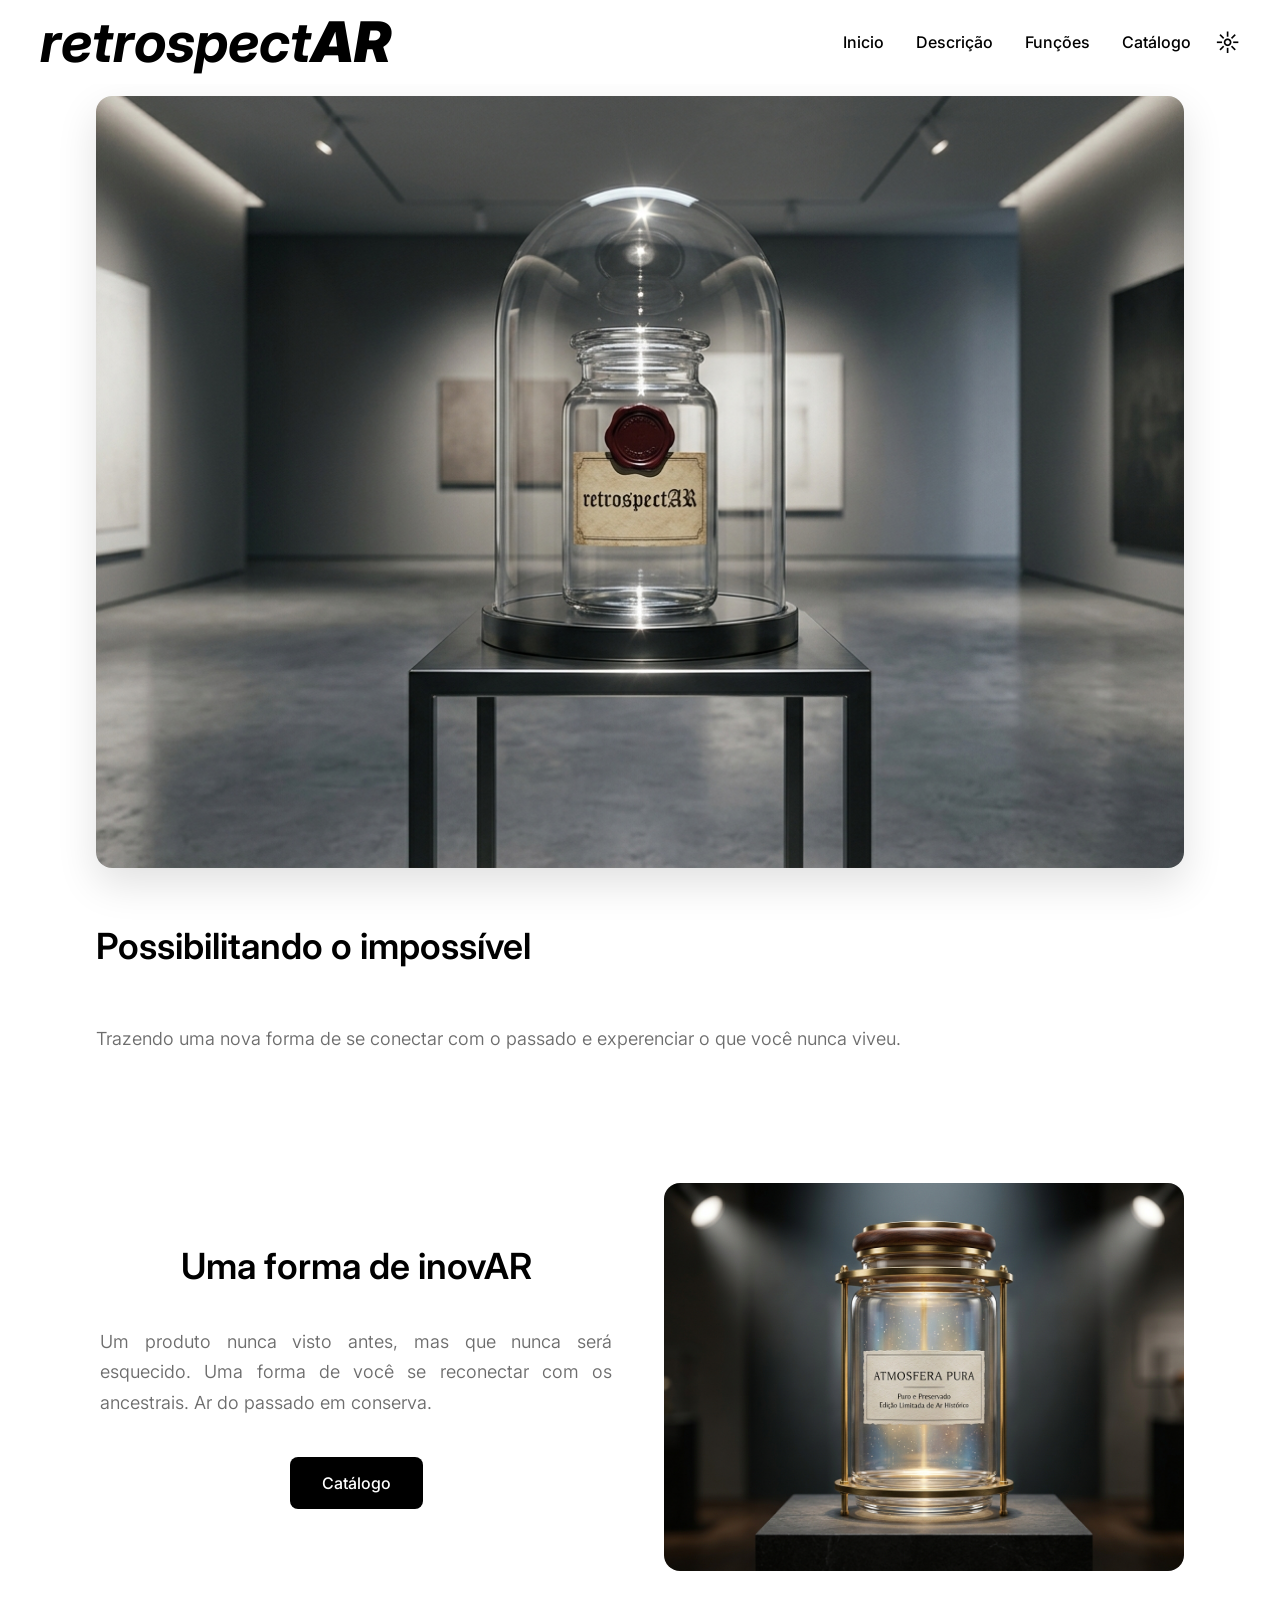
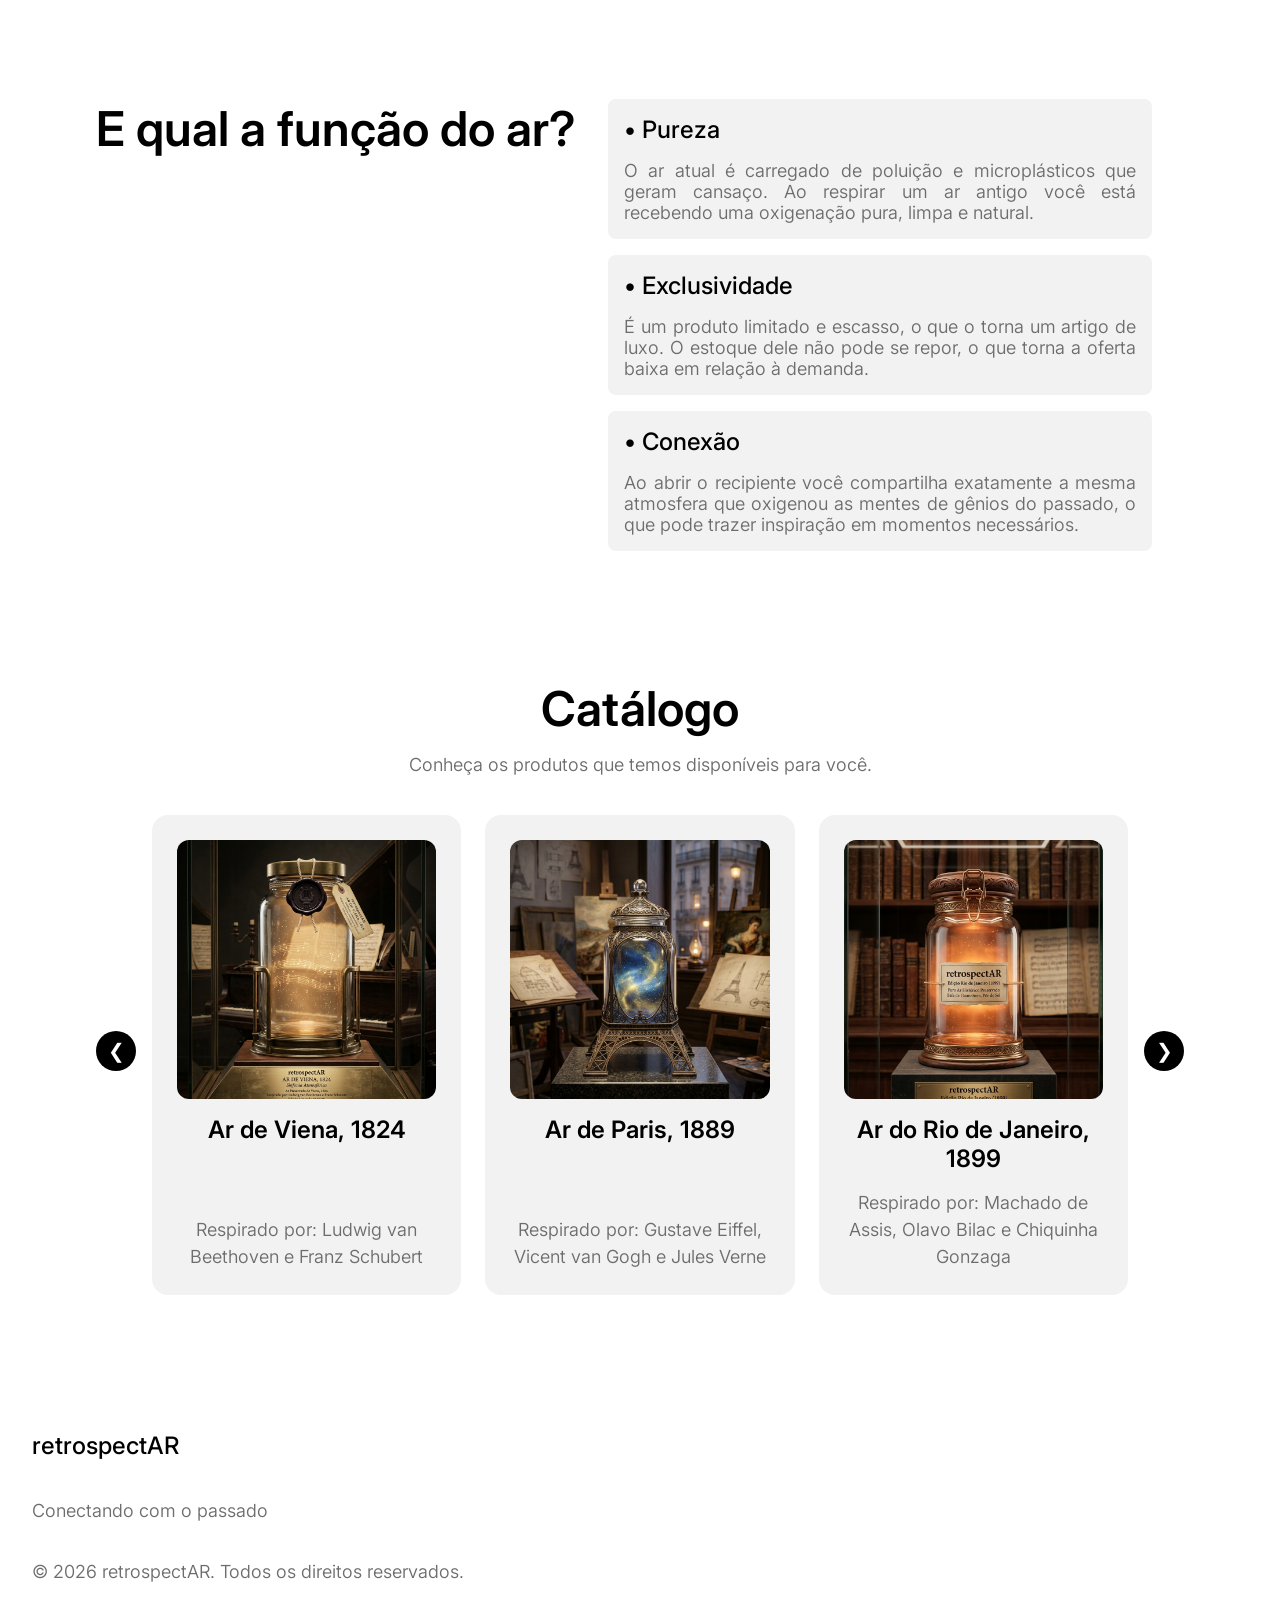
==== commit 67d0a26c: "Ajuste de informações, adição de imagens e organização do código" ====
--- a/Pages/Home/index.html
+++ b/Pages/Home/index.html
@@ -31,9 +31,9 @@
                 <!-- Carrossel de imagens -->
                 <figure>
                     <div class="carrossel">
-                        <img src="https://media.istockphoto.com/id/1324356458/vector/picture-icon-photo-frame-symbol-landscape-sign-photograph-gallery-logo-web-interface-and.jpg?s=612x612&w=0&k=20&c=ZmXO4mSgNDPzDRX-F8OKCfmMqqHpqMV6jiNi00Ye7rE=" alt="Imagem 1">
-                        <img src="https://media.istockphoto.com/id/1324356458/vector/picture-icon-photo-frame-symbol-landscape-sign-photograph-gallery-logo-web-interface-and.jpg?s=612x612&w=0&k=20&c=ZmXO4mSgNDPzDRX-F8OKCfmMqqHpqMV6jiNi00Ye7rE=" alt="Imagem 2">
-                        <img src="https://media.istockphoto.com/id/1324356458/vector/picture-icon-photo-frame-symbol-landscape-sign-photograph-gallery-logo-web-interface-and.jpg?s=612x612&w=0&k=20&c=ZmXO4mSgNDPzDRX-F8OKCfmMqqHpqMV6jiNi00Ye7rE=" alt="Imagem 3">
+                        <img src="../../assets/carrossel1.jpg" alt="Imagem 1">
+                        <img src="../../assets/carrossel2.jpg" alt="Imagem 2">
+                        <img src="../../assets/carrossel3.jpg" alt="Imagem 3">
                     </div>
                 </figure>
                 
@@ -53,7 +53,7 @@
                 </a>
 
                 <!-- Imagem do produto -->
-                <img src="https://media.istockphoto.com/id/1324356458/vector/picture-icon-photo-frame-symbol-landscape-sign-photograph-gallery-logo-web-interface-and.jpg?s=612x612&w=0&k=20&c=ZmXO4mSgNDPzDRX-F8OKCfmMqqHpqMV6jiNi00Ye7rE=" alt="Imagem do produto">
+                <img src="../../assets/produto.jpg" alt="Imagem do produto">
             </section>
             <section class="faq-pagina" id="faq">
 
@@ -85,47 +85,48 @@
                     <button type="button" class="controle-carrossel anterior" data-carousel-target="produtos-carrossel" aria-label="Produto anterior">&#10094;</button>
                     <div class="produtos-carrossel" id="produtos-carrossel">
                         <button type="button" class="produto-card" data-modal="produto-modal-1" aria-label="Ver detalhes do Produto 1">
-                            <img src="https://media.istockphoto.com/id/1324356458/vector/picture-icon-photo-frame-symbol-landscape-sign-photograph-gallery-logo-web-interface-and.jpg?s=612x612&w=0&k=20&c=ZmXO4mSgNDPzDRX-F8OKCfmMqqHpqMV6jiNi00Ye7rE=" alt="Produto 1">
-                            <h3>Produto 1</h3>
-                            <p>Descrição do Produto 1.</p>
+                            <img src="../../assets/catalogo1.jpg" alt="Produto 1">
+                            <h3>Ar de Viena, 1824</h3>
+                            <p>Respirado por: Ludwig van Beethoven e Franz Schubert</p>
                         </button>
                         <button type="button" class="produto-card" data-modal="produto-modal-2" aria-label="Ver detalhes do Produto 2">
-                            <img src="https://media.istockphoto.com/id/1324356458/vector/picture-icon-photo-frame-symbol-landscape-sign-photograph-gallery-logo-web-interface-and.jpg?s=612x612&w=0&k=20&c=ZmXO4mSgNDPzDRX-F8OKCfmMqqHpqMV6jiNi00Ye7rE=" alt="Produto 2">
-                            <h3>Produto 2</h3>
-                            <p>Descrição do Produto 2.</p>
+                            <img src="../../assets/catalogo2.jpg" alt="Produto 2">
+                            <h3>Ar de Paris, 1889</h3>
+                            <p>Respirado por: Gustave Eiffel, Vicent van Gogh e Jules Verne</p>
                         </button>
                         <button type="button" class="produto-card" data-modal="produto-modal-3" aria-label="Ver detalhes do Produto 3">
-                            <img src="https://media.istockphoto.com/id/1324356458/vector/picture-icon-photo-frame-symbol-landscape-sign-photograph-gallery-logo-web-interface-and.jpg?s=612x612&w=0&k=20&c=ZmXO4mSgNDPzDRX-F8OKCfmMqqHpqMV6jiNi00Ye7rE=" alt="Produto 3">
-                            <h3>Produto 3</h3>
-                            <p>Descrição do Produto 3.</p>
+                            <img src="../../assets/catalogo3.jpg" alt="Produto 3">
+                            <h3>Ar do Rio de Janeiro, 1899</h3>
+                            <p>Respirado por: Machado de Assis, Olavo Bilac e Chiquinha Gonzaga</p>
                         </button>
                         <button type="button" class="produto-card" data-modal="produto-modal-4" aria-label="Ver detalhes do Produto 4">
-                            <img src="https://media.istockphoto.com/id/1324356458/vector/picture-icon-photo-frame-symbol-landscape-sign-photograph-gallery-logo-web-interface-and.jpg?s=612x612&w=0&k=20&c=ZmXO4mSgNDPzDRX-F8OKCfmMqqHpqMV6jiNi00Ye7rE=" alt="Produto 4">
-                            <h3>Produto 4</h3>
-                            <p>Descrição do Produto 4.</p>
+                            <img src="../../assets/catalogo4.jpg" alt="Produto 4">
+                            <h3>Ar de Atenas, 432 a.C.</h3>
+                            <p>Respirado por: Sócrates, Platão e Péricles</p>
                         </button>
                         <button type="button" class="produto-card" data-modal="produto-modal-5" aria-label="Ver detalhes do Produto 5">
-                            <img src="https://media.istockphoto.com/id/1324356458/vector/picture-icon-photo-frame-symbol-landscape-sign-photograph-gallery-logo-web-interface-and.jpg?s=612x612&w=0&k=20&c=ZmXO4mSgNDPzDRX-F8OKCfmMqqHpqMV6jiNi00Ye7rE=" alt="Produto 5">
-                            <h3>Produto 5</h3>
-                            <p>Descrição do Produto 5.</p>
+                            <img src="../../assets/catalogo5.jpg" alt="Produto 5">
+                            <h3>Ar de Salvador, 2026</h3>
+                            <p>Respirado por: Sanval Ebert e Márcio Soussa</p>
                         </button>
                         <button type="button" class="produto-card" data-modal="produto-modal-6" aria-label="Ver detalhes do Produto 6">
-                            <img src="https://media.istockphoto.com/id/1324356458/vector/picture-icon-photo-frame-symbol-landscape-sign-photograph-gallery-logo-web-interface-and.jpg?s=612x612&w=0&k=20&c=ZmXO4mSgNDPzDRX-F8OKCfmMqqHpqMV6jiNi00Ye7rE=" alt="Produto 6">
-                            <h3>Produto 6</h3>
-                            <p>Descrição do Produto 6.</p>
+                            <img src="../../assets/catalogo6.jpg" alt="Produto 6">
+                            <h3>Ar do Cabo Canaveral, 1969</h3>
+                            <p>Respirado por: Neil Armstrong, Buzz Aldrin e Michael Collins</p>
                         </button>
                     </div>
                     <button type="button" class="controle-carrossel proximo" data-carousel-target="produtos-carrossel" aria-label="Próximo produto">&#10095;</button>
                 </div>
              </section>
 
+             <!-- Modais de detalhes dos produtos -->
             <div id="produto-modal-1" class="modal" role="dialog" aria-modal="true" aria-labelledby="produto-titulo-1">
                 <div class="modal-content modal-produto">
                     <button type="button" class="fechar-modal" aria-label="Fechar detalhes">&times;</button>
-                    <img src="https://media.istockphoto.com/id/1324356458/vector/picture-icon-photo-frame-symbol-landscape-sign-photograph-gallery-logo-web-interface-and.jpg?s=612x612&w=0&k=20&c=ZmXO4mSgNDPzDRX-F8OKCfmMqqHpqMV6jiNi00Ye7rE=" alt="Produto 1">
-                    <div class="modal-produto-info">
-                        <h4 id="produto-titulo-1">Produto 1</h4>
-                        <p>Descrição detalhada do Produto 1. Conheça todos os detalhes desta experiência de conexão com o passado.</p>
+                    <img src="../../assets/catalogo1.jpg" alt="Produto 1">
+                    <div class="modal-produto-info">
+                        <h4 id="produto-titulo-1">Ar de Viena, 1824</h4>
+                        <p>Capturado nos arredores do Kärntnertortheater na noite de estreia da 9ª Sinfonia. Esta conserva guarda a pressão atmosférica e as vibrações sonoras que moveram o ar da capital da música clássica no apogeu do Romantismo. Respire a densidade criativa de Beethoven e Schubert no momento em que a harmonia humana mudou para sempre. Uma experiência focada em foco profundo, composição e expressão máxima de paixão.</p>
                         <button type="button" class="botao-produto">Disponível em breve</button>
                     </div>
                 </div>
@@ -133,10 +134,10 @@
             <div id="produto-modal-2" class="modal" role="dialog" aria-modal="true" aria-labelledby="produto-titulo-2">
                 <div class="modal-content modal-produto">
                     <button type="button" class="fechar-modal" aria-label="Fechar detalhes">&times;</button>
-                    <img src="https://media.istockphoto.com/id/1324356458/vector/picture-icon-photo-frame-symbol-landscape-sign-photograph-gallery-logo-web-interface-and.jpg?s=612x612&w=0&k=20&c=ZmXO4mSgNDPzDRX-F8OKCfmMqqHpqMV6jiNi00Ye7rE=" alt="Produto 2">
-                    <div class="modal-produto-info">
-                        <h4 id="produto-titulo-2">Produto 2</h4>
-                        <p>Descrição detalhada do Produto 2. Conheça todos os detalhes desta experiência de conexão com o passado.</p>
+                    <img src="../../assets/catalogo2.jpg" alt="Produto 2">
+                    <div class="modal-produto-info">
+                        <h4 id="produto-titulo-2">Ar de Paris, 1889</h4>
+                        <p>Coletado no topo da recém-inaugurada Torre Eiffel durante a Exposição Universal de Paris. Um composto atmosférico único que presenciou a convergência da engenharia monumental, da arte pós-impressionista e da literatura de ficção científica. A oxigenação perfeita para momentos que exigem pensamento visionário, audácia arquitetônica e quebra de paradigmas visuais.</p>
                         <button type="button" class="botao-produto">Disponível em breve</button>
                     </div>
                 </div>
@@ -144,10 +145,10 @@
             <div id="produto-modal-3" class="modal" role="dialog" aria-modal="true" aria-labelledby="produto-titulo-3">
                 <div class="modal-content modal-produto">
                     <button type="button" class="fechar-modal" aria-label="Fechar detalhes">&times;</button>
-                    <img src="https://media.istockphoto.com/id/1324356458/vector/picture-icon-photo-frame-symbol-landscape-sign-photograph-gallery-logo-web-interface-and.jpg?s=612x612&w=0&k=20&c=ZmXO4mSgNDPzDRX-F8OKCfmMqqHpqMV6jiNi00Ye7rE=" alt="Produto 3">
-                    <div class="modal-produto-info">
-                        <h4 id="produto-titulo-3">Produto 3</h4>
-                        <p>Descrição detalhada do Produto 3. Conheça todos os detalhes desta experiência de conexão com o passado.</p>
+                    <img src="../../assets/catalogo3.jpg" alt="Produto 3">
+                    <div class="modal-produto-info">
+                        <h4 id="produto-titulo-3">Ar do Rio de Janeiro, 1899</h4>
+                        <p>Conservado nas alvoradas da antiga capital federal, entre os saraus literários e as primeiras composições do choro brasileiro. Este frasco sela a efervescência cultural da virada do século XIX, conectando você ao lirismo das mentes que fundaram a identidade intelectual e musical do Brasil. Ideal para desbloquear a escrita criativa, a prosa envolvente e a sensibilidade artística.</p>
                         <button type="button" class="botao-produto">Disponível em breve</button>
                     </div>
                 </div>
@@ -155,10 +156,10 @@
             <div id="produto-modal-4" class="modal" role="dialog" aria-modal="true" aria-labelledby="produto-titulo-4">
                 <div class="modal-content modal-produto">
                     <button type="button" class="fechar-modal" aria-label="Fechar detalhes">&times;</button>
-                    <img src="https://media.istockphoto.com/id/1324356458/vector/picture-icon-photo-frame-symbol-landscape-sign-photograph-gallery-logo-web-interface-and.jpg?s=612x612&w=0&k=20&c=ZmXO4mSgNDPzDRX-F8OKCfmMqqHpqMV6jiNi00Ye7rE=" alt="Produto 4">
-                    <div class="modal-produto-info">
-                        <h4 id="produto-titulo-4">Produto 4</h4>
-                        <p>Descrição detalhada do Produto 4. Conheça todos os detalhes desta experiência de conexão com o passado.</p>
+                    <img src="../../assets/catalogo4.jpg" alt="Produto 4">
+                    <div class="modal-produto-info">
+                        <h4 id="produto-titulo-4">Ar de Atenas, 432 a.C.</h4>
+                        <p>Raro exemplar de atmosfera pré-industrial capturado na colina da Acrópole ateniense durante o Século de Ouro. Totalmente livre de emissões modernas, este ar testemunhou o nascimento do pensamento crítico, da filosofia ocidental e dos debates sobre a democracia. Indicado para momentos de tomada de decisão estratégica, clareza lógica e busca por conceitos fundamentais.</p>
                         <button type="button" class="botao-produto">Disponível em breve</button>
                     </div>
                 </div>
@@ -166,10 +167,10 @@
             <div id="produto-modal-5" class="modal" role="dialog" aria-modal="true" aria-labelledby="produto-titulo-5">
                 <div class="modal-content modal-produto">
                     <button type="button" class="fechar-modal" aria-label="Fechar detalhes">&times;</button>
-                    <img src="https://media.istockphoto.com/id/1324356458/vector/picture-icon-photo-frame-symbol-landscape-sign-photograph-gallery-logo-web-interface-and.jpg?s=612x612&w=0&k=20&c=ZmXO4mSgNDPzDRX-F8OKCfmMqqHpqMV6jiNi00Ye7rE=" alt="Produto 5">
-                    <div class="modal-produto-info">
-                        <h4 id="produto-titulo-5">Produto 5</h4>
-                        <p>Descrição detalhada do Produto 5. Conheça todos os detalhes desta experiência de conexão com o passado.</p>
+                    <img src="../../assets/catalogo5.jpg" alt="Produto 5">
+                    <div class="modal-produto-info">
+                        <h4 id="produto-titulo-5">Ar de Salvador, 2023</h4>
+                        <p>Coletado nos laboratórios e corredores do SENAI CIMATEC. Uma edição ultra-especial imbuída da atmosfera de lógica de programação, arquitetura de sistemas, algoritmos e mentoria acadêmica. Contém o fluxo de oxigênio que alimentou a resolução de bugs complexos e o ensino de tecnologia de ponta. A escolha definitiva para maratonas de código, compilação de projetos e superação de provas de engenharia.</p>
                         <button type="button" class="botao-produto">Disponível em breve</button>
                     </div>
                 </div>
@@ -177,17 +178,16 @@
             <div id="produto-modal-6" class="modal" role="dialog" aria-modal="true" aria-labelledby="produto-titulo-6">
                 <div class="modal-content modal-produto">
                     <button type="button" class="fechar-modal" aria-label="Fechar detalhes">&times;</button>
-                    <img src="https://media.istockphoto.com/id/1324356458/vector/picture-icon-photo-frame-symbol-landscape-sign-photograph-gallery-logo-web-interface-and.jpg?s=612x612&w=0&k=20&c=ZmXO4mSgNDPzDRX-F8OKCfmMqqHpqMV6jiNi00Ye7rE=" alt="Produto 6">
-                    <div class="modal-produto-info">
-                        <h4 id="produto-titulo-6">Produto 6</h4>
-                        <p>Descrição detalhada do Produto 6. Conheça todos os detalhes desta experiência de conexão com o passado.</p>
+                    <img src="../../assets/catalogo6.jpg" alt="Produto 6">
+                    <div class="modal-produto-info">
+                        <h4 id="produto-titulo-6">Ar do Cabo Canaveral, 1969</h4>
+                        <p>Capturado no complexo de lançamento 39A no momento exato da contagem regressiva da missão Apollo 11. O ar que antecedeu o feito mais audacioso da história da humanidade: a conquista do solo lunar. Uma reserva carregada do sentimento de bravura, superação de limites técnicos e exploração do desconhecido. Perfeito para lançamentos de projetos e metas audaciosas.</p>
                         <button type="button" class="botao-produto">Disponível em breve</button>
                     </div>
                 </div>
             </div>
         </main>
         <footer>
-
             <!-- Rodapé-->
             <h4>retrospectAR</h4>
             <p>Conectando com o passado</p>
--- a/Pages/Home/style.css
+++ b/Pages/Home/style.css
@@ -73,16 +73,16 @@
 /* CABEÇALHO */
 /* Estilo do cabeçalho da página */
 header{
-    display: flex; /*Ativa o Flexbox para o cabeçalho*/
+    display: flex;
     justify-content: flex-start; /* Mantém os elementos alinhados em uma única linha */
-    align-items: center; /* Alinha os elementos verticalmente ao centro */
-    gap: 1.5rem; /* Adiciona espaço entre os itens da direita */
-    padding: .5rem 2.5rem; /* Adiciona espaçamento interno ao cabeçalho */
-    background-color: var(--background-color); /* Define a cor de fundo do cabeçalho */
+    align-items: center;
+    gap: 1.5rem; 
+    padding: .5rem 2.5rem; 
+    background-color: var(--background-color);
     position: fixed; /* Mantém o cabeçalho fixo no topo da página */
-    width: 100%; /* Define a largura do cabeçalho como 100% da tela */
-    top: 0; /* Posiciona o cabeçalho no topo da página */
-    left: 0; /* Posiciona o cabeçalho à esquerda da página */
+    width: 100%; 
+    top: 0; 
+    left: 0; 
     z-index: 1000; /* Garante que o cabeçalho fique acima de outros elementos da página */  
     transition: background-color 0.3s ease; /* Adiciona uma transição suave para a mudança de cor de fundo */
 }
@@ -92,112 +92,112 @@
 /* Estilo da lista de navegação do cabeçalho */
 header ul{
     list-style: none; /* Remove os marcadores da lista */
-    display: flex; /* Ativa o Flexbox para a lista de navegação */
-    gap: 2rem; /* Adiciona espaçamento entre os itens da lista */
+    display: flex; 
+    gap: 2rem; 
 }
 /* Estilo dos links de navegação do cabeçalho */
 header ul li a{
     text-decoration: none; /* Remove o sublinhado dos links */
-    color: var(--text-color); /* Define a cor do texto dos links */
-    font-weight: 500; /* Define a espessura da fonte dos links */
-    transition: color 0.3s ease; /* Adiciona uma transição suave para a mudança de cor dos links */
+    color: var(--text-color); 
+    font-weight: 500; 
+    transition: color 0.3s ease; 
 }
 /* Estilo do botão de alternância de tema */
 #botao-tema{
-    background-color: transparent; /* Define o fundo do botão como transparente */
-    border: none; /* Remove a borda do botão */
-    color: var(--text-color); /* Define a cor do texto do botão */
-    font-size: 1.5rem; /* Define o tamanho da fonte do botão */
-    cursor: pointer; /* Altera o cursor para indicar que o botão é clicável */
-    transition: color 0.3s ease; /* Adiciona uma transição suave para a mudança de cor do botão */
+    background-color: transparent; 
+    border: none; 
+    color: var(--text-color); 
+    font-size: 1.5rem; 
+    cursor: pointer; 
+    transition: color 0.3s ease; 
 }
 
 /* RODAPÉ */
 /* Estilo do rodapé da página */
 footer{
-    padding: 2rem;  /* Adiciona espaçamento interno ao rodapé */
-    background-color: var(--background-color); /* Define a cor de fundo do rodapé */
-    color: var(--text-secondary); /* Define a cor do texto do rodapé */
-    width: 100%; /* Define a largura do rodapé como 100% da tela */
-    bottom: 0; /* Posiciona o rodapé na parte inferior da página */
-    left: 0; /* Posiciona o rodapé à esquerda da página */
-    transition: background-color 0.3s ease; /* Adiciona uma transição suave para a mudança de cor de fundo do rodapé */
+    padding: 2rem;  
+    background-color: var(--background-color); 
+    color: var(--text-secondary); 
+    width: 100%; 
+    bottom: 0; 
+    left: 0; 
+    transition: background-color 0.3s ease; 
 }
 footer h4{
-    margin-bottom: 2.5rem; /* Adiciona espaçamento abaixo do título do rodapé */
+    margin-bottom: 2.5rem; 
 }
 footer p{
-    font-weight: 350; /* Define a espessura da fonte do texto do rodapé */
-    margin-bottom: 2.5rem; /* Adiciona espaçamento abaixo do texto do rodapé */
+    font-weight: 350; 
+    margin-bottom: 2.5rem; 
 }
 
 /* CORPO */
 /* Estilo do corpo da página */
 body{
-    background-color: var(--background-color); /* Define a cor de fundo do corpo da página */
-    transition: background-color 0.3s ease, color 0.3s ease; /* Adiciona uma transição suave para a mudança de cor de fundo e cor do texto */
-    padding-top: 4rem; /* Adiciona espaçamento no topo do corpo da página para evitar que o conteúdo fique escondido atrás do cabeçalho fixo */
+    background-color: var(--background-color); 
+    transition: background-color 0.3s ease, color 0.3s ease; 
+    padding-top: 4rem;
 }
 
 /* Seção do Carrossel */
 .carrossel-pagina{
     display: flex;
     flex-direction: column;
-    align-items: center; /* Alinha os itens do grid ao centro horizontalmente */
-    justify-content: center; /* Alinha os itens do grid ao centro verticalmente */
+    align-items: center; 
+    justify-content: center; 
     grid-template-columns: 1fr; /* Define uma única coluna para o grid */
-    gap: 2rem; /* Adiciona espaçamento entre os elementos do grid */
-    width: 100%; /* Define a largura da seção do carrossel como 100% da tela */
-    max-width: none; /* Remove a largura máxima da seção do carrossel */
-    margin: 0; /* Remove a margem da seção do carrossel */
-    padding: 2rem 0 4rem; /* Adiciona espaçamento interno na parte superior e inferior da seção do carrossel */
+    gap: 2rem; 
+    width: 100%; 
+    max-width: none; 
+    margin: 0; 
+    padding: 2rem 0 4rem; 
 }
 .carrossel-pagina figure{
-    width: 85%; /* Define a largura da figura como 85% da largura da seção do carrossel */
-    min-width: 0; /* Define a largura mínima da figura como 0 para permitir que ela encolha */
-    margin: 0 auto; /* Centraliza a figura horizontalmente */
+    width: 85%; 
+    min-width: 0; 
+    margin: 0 auto; 
     overflow: hidden; /* Oculta qualquer conteúdo que ultrapasse os limites da figura */
-    border-radius: 1rem; /* Adiciona cantos arredondados à figura */
-    background-color: var(--background-color); /* Define a cor de fundo da figura */
-    box-shadow: 0 1rem 2.5rem rgba(0, 0, 0, .12); /* Adiciona uma sombra à figura para criar profundidade */
+    border-radius: 1rem; 
+    background-color: var(--background-color); 
+    box-shadow: 0 1rem 2.5rem rgba(0, 0, 0, .12); 
 }
 .carrossel{
-    display: flex; /* Ativa o Flexbox para o carrossel */
-    gap: 1rem; /* Adiciona espaçamento entre os itens do carrossel */
+    display: flex; 
+    gap: 1rem; 
     overflow-x: auto; /* Permite rolagem horizontal no carrossel */
     scroll-snap-type: x mandatory; /* Ativa o snap de rolagem horizontal para os itens do carrossel */
     scrollbar-width: none; /* Oculta a barra de rolagem no Firefox */
-    -ms-overflow-style: none; /* Oculta a barra de rolagem no Edge legado */
+    -ms-overflow-style: none; /* Oculta a barra de rolagem no Edge */
 }
 .carrossel::-webkit-scrollbar{
     display: none; /* Oculta a barra de rolagem em navegadores WebKit */
 }
 .carrossel img{
     display: block; /* Remove o espaçamento em torno da imagem */
-    flex: 0 0 100%; /* Define a largura da imagem como 100% do contêiner do carrossel */
-    width: 100%; /* Define a largura da imagem como 100% do contêiner do carrossel */
+    flex: 0 0 100%; 
+    width: 100%; 
     height: max(24rem, calc(100vh - 8rem)); /* Define a altura da imagem como o máximo entre 24rem e a altura da janela de visualização menos 8rem */
     object-fit: cover; /* Ajusta a imagem para cobrir o contêiner do carrossel sem distorção */
     scroll-snap-align: center; /* Alinha a imagem ao centro do contêiner do carrossel durante a rolagem */
 }
 .carrossel-pagina h3{
-    width: 85%; /* Define a largura do título como 85% da largura da seção do carrossel */
-    margin: 0 auto; /* Centraliza o título horizontalmente */
-    padding: 1.5rem 0; /* Adiciona espaçamento interno na parte superior do título */
-    text-align: left; /* Alinha o texto do título à esquerda */
+    width: 85%; 
+    margin: 0 auto; 
+    padding: 1.5rem 0; 
+    text-align: left; 
 }
 .carrossel-pagina p{
-    width: 85%; /* Define a largura do parágrafo como 85% da largura da seção do carrossel */
-    margin: 0 auto; /* Centraliza o parágrafo horizontalmente */
-    text-align: left; /* Alinha o texto do parágrafo à esquerda */
-    line-height: 1.7; /* Define a altura da linha do parágrafo para melhorar a legibilidade */
+    width: 85%; 
+    margin: 0 auto; 
+    text-align: left; 
+    line-height: 1.7; 
 }
 
 /* Seção do Produto */
 .produto-pagina{
     display: grid;
-    grid-template-columns: 1fr 1fr;
-    grid-template-rows: auto auto auto;
+    grid-template-columns: 1fr 1fr; /* Define duas colunas de tamanho igual para o grid */
+    grid-template-rows: auto auto auto; /* Define três linhas automáticas para o grid */
     gap: .5rem 3rem;
     align-items: center;
     width: 85%;
@@ -229,15 +229,15 @@
 }
 .produto-pagina img{
     grid-column: 2;
-    grid-row: 1 / 4;
+    grid-row: 1 / 4; 
     width: 100%;
     height: 100%;
     min-height: 24rem;
-    object-fit: cover;
+    object-fit: cover; /* Ajusta a imagem para cobrir o contêiner do produto sem distorção */
     border-radius: 1rem;
 }
 .produto-pagina a{
-    display: inline-block;
+    display: inline-block; /* Permite definir largura e altura para o link */
     padding: 1rem 2rem;
     background-color: var(--text-color);
     color: var(--background-color);
@@ -250,7 +250,7 @@
 /* Seção do FAQ */
 .faq-pagina{
     display: flex;
-    flex-direction: row;
+    flex-direction: row; /* Define a direção dos itens como linha */
     gap: 2rem;
     width: 85%;
     margin: 0 auto;
@@ -316,17 +316,19 @@
     flex: 1;
     gap: 1.5rem;
     overflow-x: auto;
-    scroll-behavior: smooth;
-    scroll-snap-type: x mandatory;
-    scrollbar-width: none;
+    scroll-behavior: smooth; /* Adiciona rolagem suave ao carrossel */
+    scroll-snap-type: x mandatory; /* Ativa o snap de rolagem horizontal para os itens do carrossel */
+    -ms-overflow-style: none; /* Oculta a barra de rolagem no Edge */
+    -webkit-overflow-scrolling: touch; /* Ativa a rolagem suave no iOS */
+    scrollbar-width: none; /* Oculta a barra de rolagem no Firefox */
     padding-top: .5rem;
 }
 .produtos-carrossel::-webkit-scrollbar{
-    display: none;
+    display: none; /* Oculta a barra de rolagem em navegadores WebKit */
 }
 .produto-card{
     display: flex;
-    flex: 0 0 calc((100% - 3rem) / 3);
+    flex: 0 0 calc((100% - 3rem) / 3); /* Define a largura do card como um terço do contêiner, considerando o espaçamento */
     flex-direction: column;
     align-items: center;
     gap: 1rem;
@@ -339,13 +341,13 @@
     font: inherit;
     text-align: center;
     cursor: pointer;
-    scroll-snap-align: center;
+    scroll-snap-align: center; /* Alinha o card ao centro do contêiner do carrossel durante a rolagem */
     transition: transform .2s ease, border-color .2s ease;
 }
 .produto-card:hover,
 .produto-card:focus-visible{
     border-color: var(--text-color);
-    transform: translateY(-.25rem);
+    transform: translateY(-.25rem); /* Adiciona um efeito de elevação ao passar o mouse ou focar no card */
 }
 .produto-card img{
     width: 100%;
@@ -378,10 +380,10 @@
 
 /* Seção do Modal */
 .modal{
-    display: none;
-    position: fixed;
-    inset: 0;
-    z-index: 2000;
+    display: none; /* Inicialmente oculto */
+    position: fixed; /* Mantém o modal fixo na tela */
+    inset: 0; /* Define a posição do modal para ocupar toda a tela */
+    z-index: 2000; /* Garante que o modal fique acima de outros elementos da página */
     align-items: center;
     justify-content: center;
     padding: 1.5rem;
@@ -394,10 +396,10 @@
 }
 .modal-content{
     position: relative;
-    width: min(100%, 34rem);
-    max-height: 90vh;
-    overflow-y: auto;
-    padding: 3rem;
+    width: min(100%, 34rem); /* Define a largura máxima do conteúdo do modal */
+    max-height: 90vh; 
+    overflow-y: auto; /* Permite rolagem vertical se o conteúdo ultrapassar a altura máxima */
+    padding: 3rem; 
     border: 1px solid var(--text-secondary);
     border-radius: 1rem;
     background-color: var(--background-color);
@@ -413,7 +415,7 @@
 }
 .modal-produto{
     display: grid;
-    grid-template-columns: minmax(12rem, 40%) 1fr;
+    grid-template-columns: minmax(12rem, 40%) 1fr; /* Define duas colunas, a primeira com largura mínima de 12rem e máxima de 40% do contêiner, e a segunda ocupando o restante do espaço */
     gap: 2rem;
     align-items: center;
     width: min(100%, 46rem);
@@ -435,7 +437,8 @@
     margin: 0;
 }
 .modal-produto-info p{
-    margin: 0;
+    margin: 1rem 0;
+    text-align: justify;
 }
 .botao-produto{
     padding: .8rem 1.25rem;
@@ -452,7 +455,7 @@
     border: 0;
     padding: 0;
     background: transparent;
-    position: absolute;
+    position: absolute; /* Posiciona o botão de fechar no canto superior direito do modal */
     top: .75rem;
     right: 1rem;
     color: var(--text-secondary);
@@ -468,6 +471,7 @@
     transform: scale(1.1);
 }
 
+/* Animação de entrada do modal */
 @keyframes modal-entrada{
     from{
         opacity: 0;
@@ -480,6 +484,7 @@
 }
 
 /* RESPONSIVIDADE */
+/* Estilos para telas com largura máxima de 900px */
 @media (max-width: 900px){
     header{
         gap: 1rem;
@@ -528,6 +533,7 @@
     }
 }
 
+/* Estilos para telas com largura máxima de 640px */
 @media (max-width: 640px){
     html{
         scroll-padding-top: 6rem;
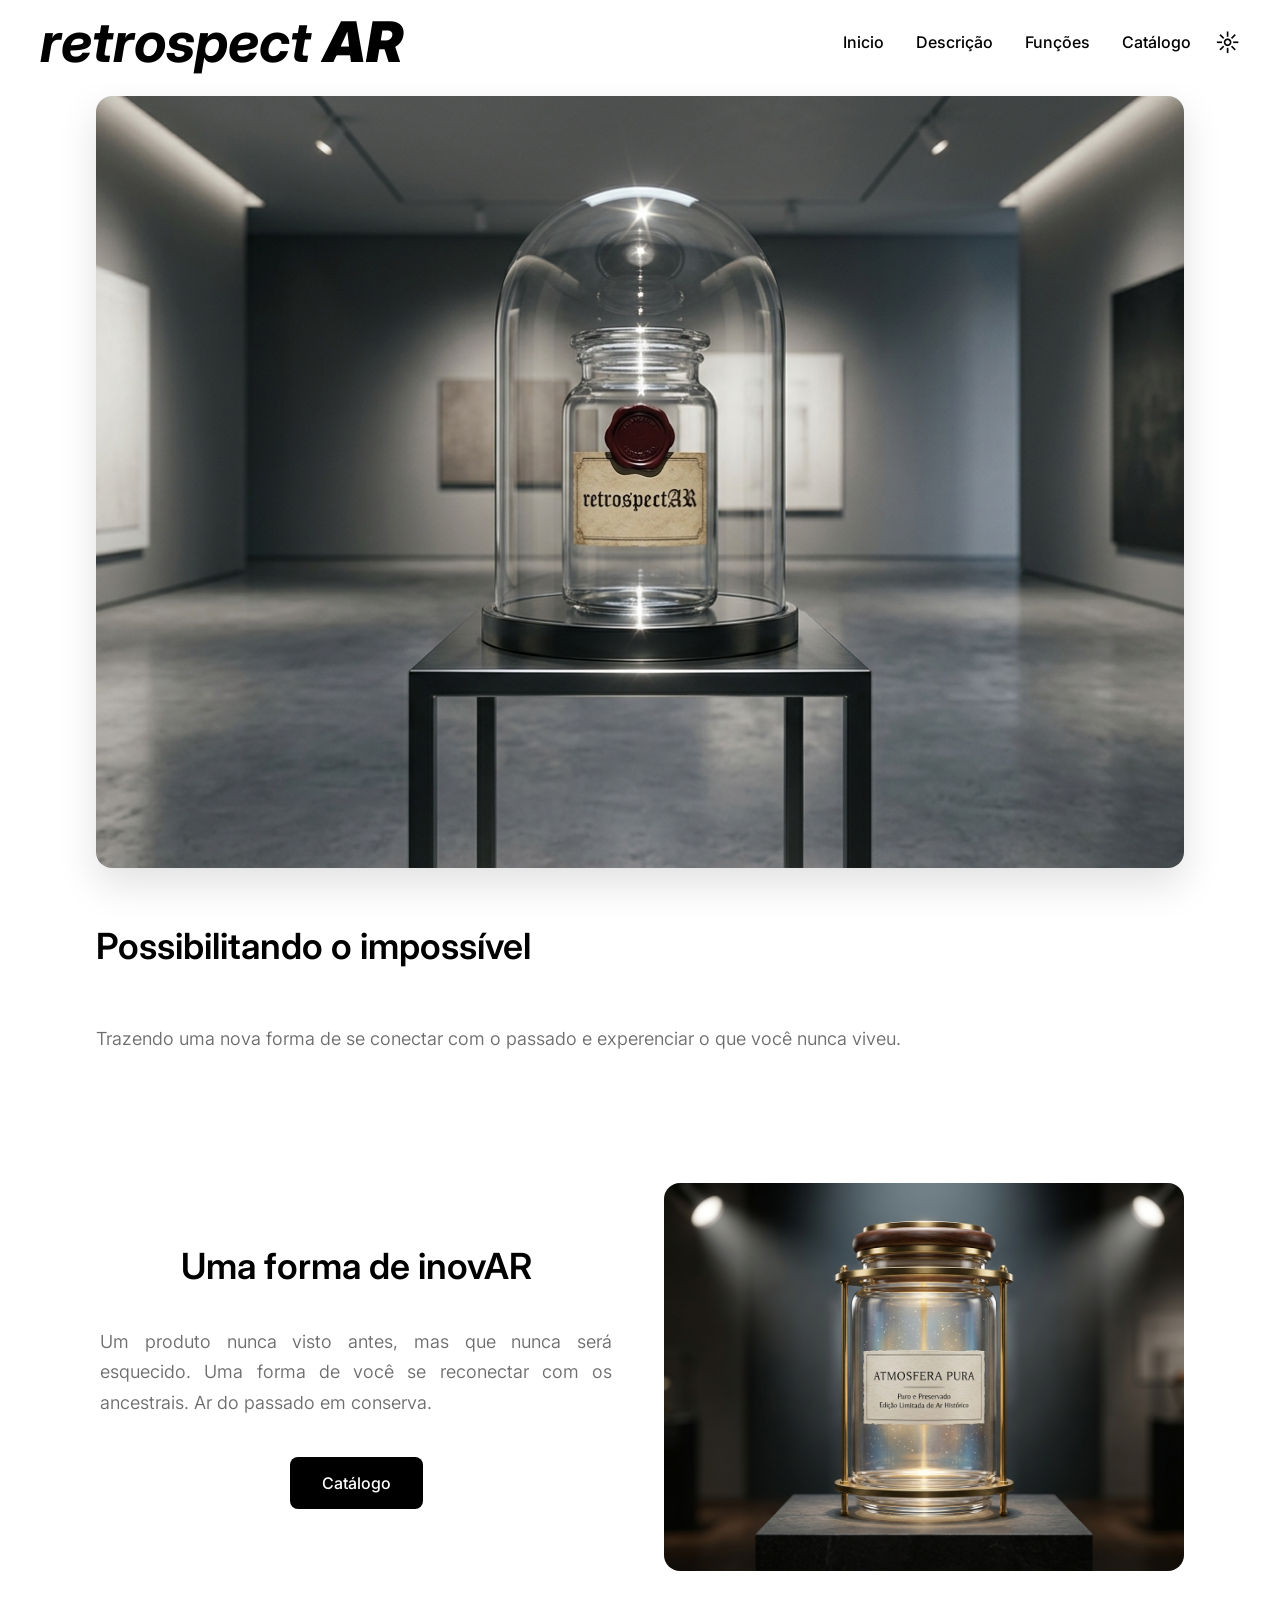
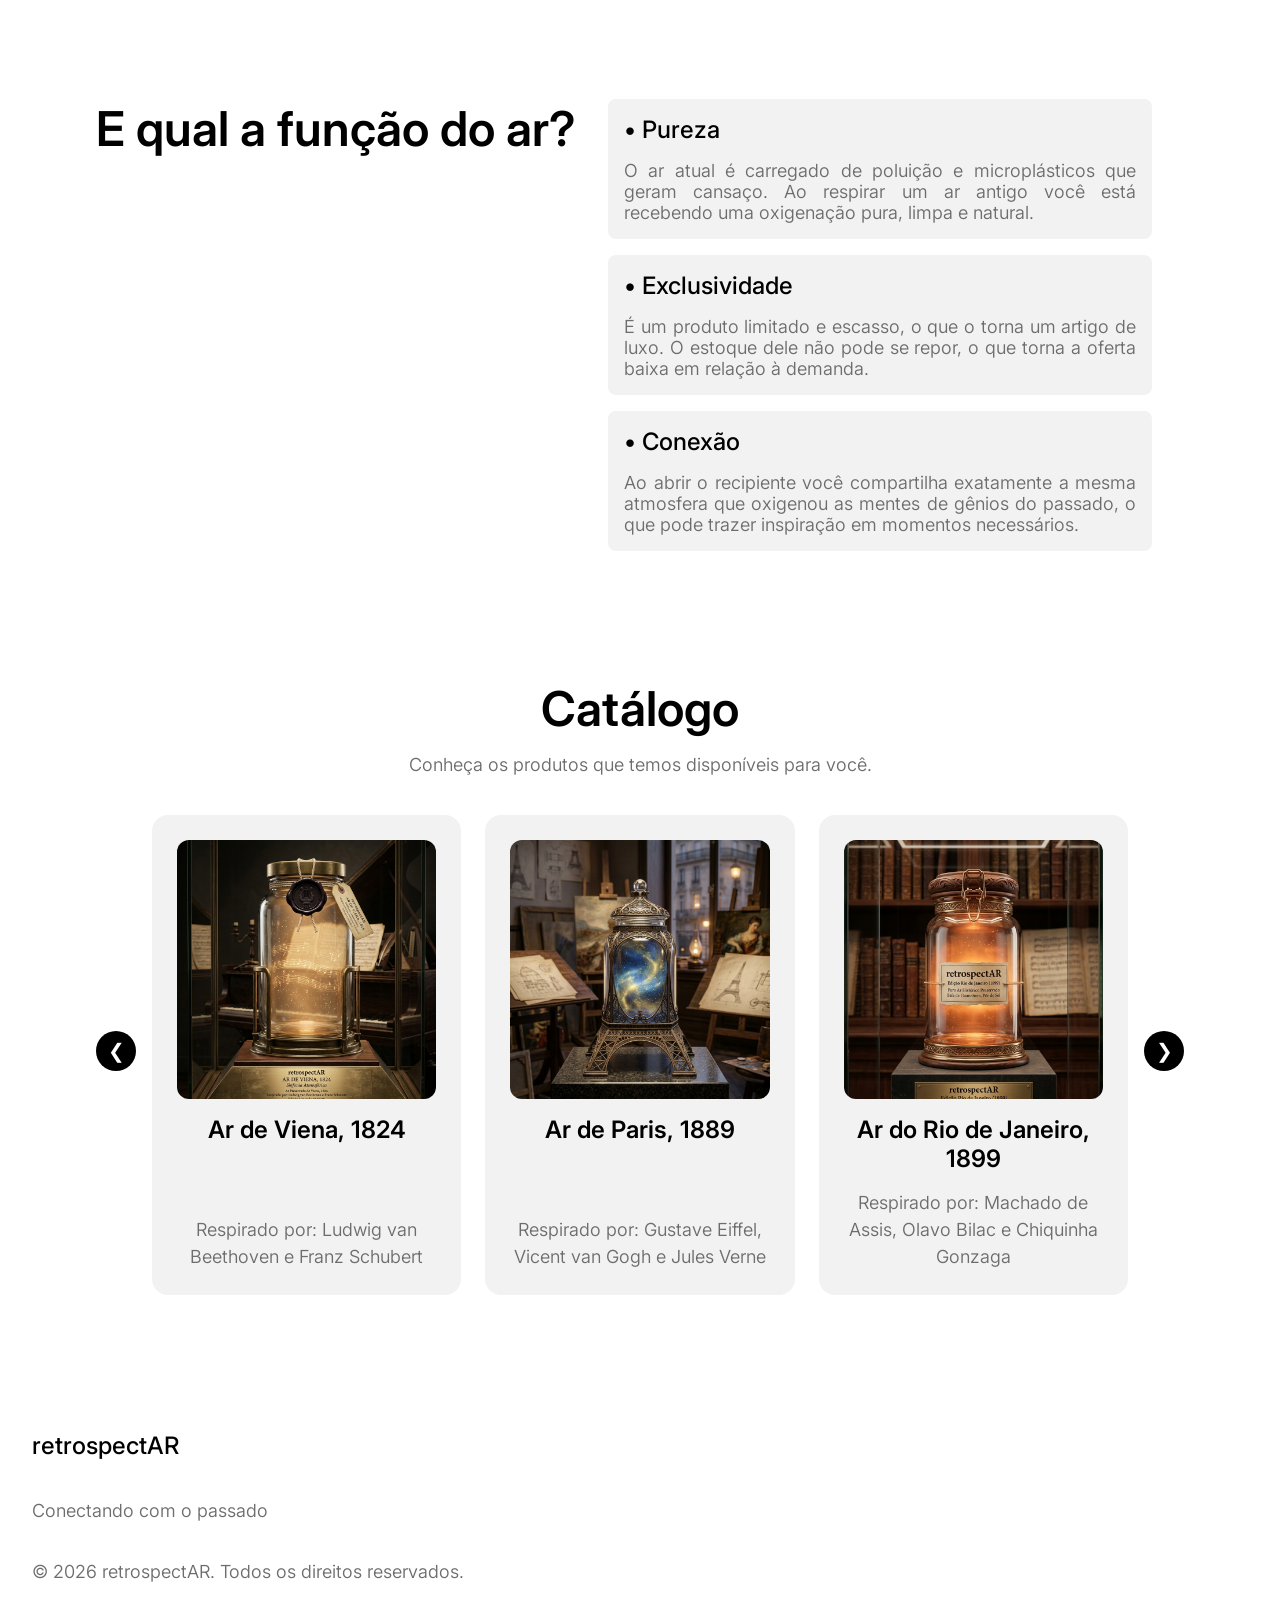
==== commit dc7a8308: "Adição do icone do site" ====
--- a/Pages/Home/index.html
+++ b/Pages/Home/index.html
@@ -6,11 +6,12 @@
         <link rel="stylesheet" href="style.css">
         <meta name="description" content="Trazendo uma nova forma de se conectar com o passado e experenciar o que você nunca viveu.">
         <meta name="viewport" content="width=device-width, initial-scale=1.0">
+        <link rel="icon" type="image/png" href="../../assets/icon.png">
     </head>
     <body>
         <header>
             <!-- Título do site -->
-            <h1>retrospect<mark>AR</mark></h1>
+            <h1>retrospect                 <mark>AR</mark></h1>
 
             <!-- Navegação-->
             <ul>
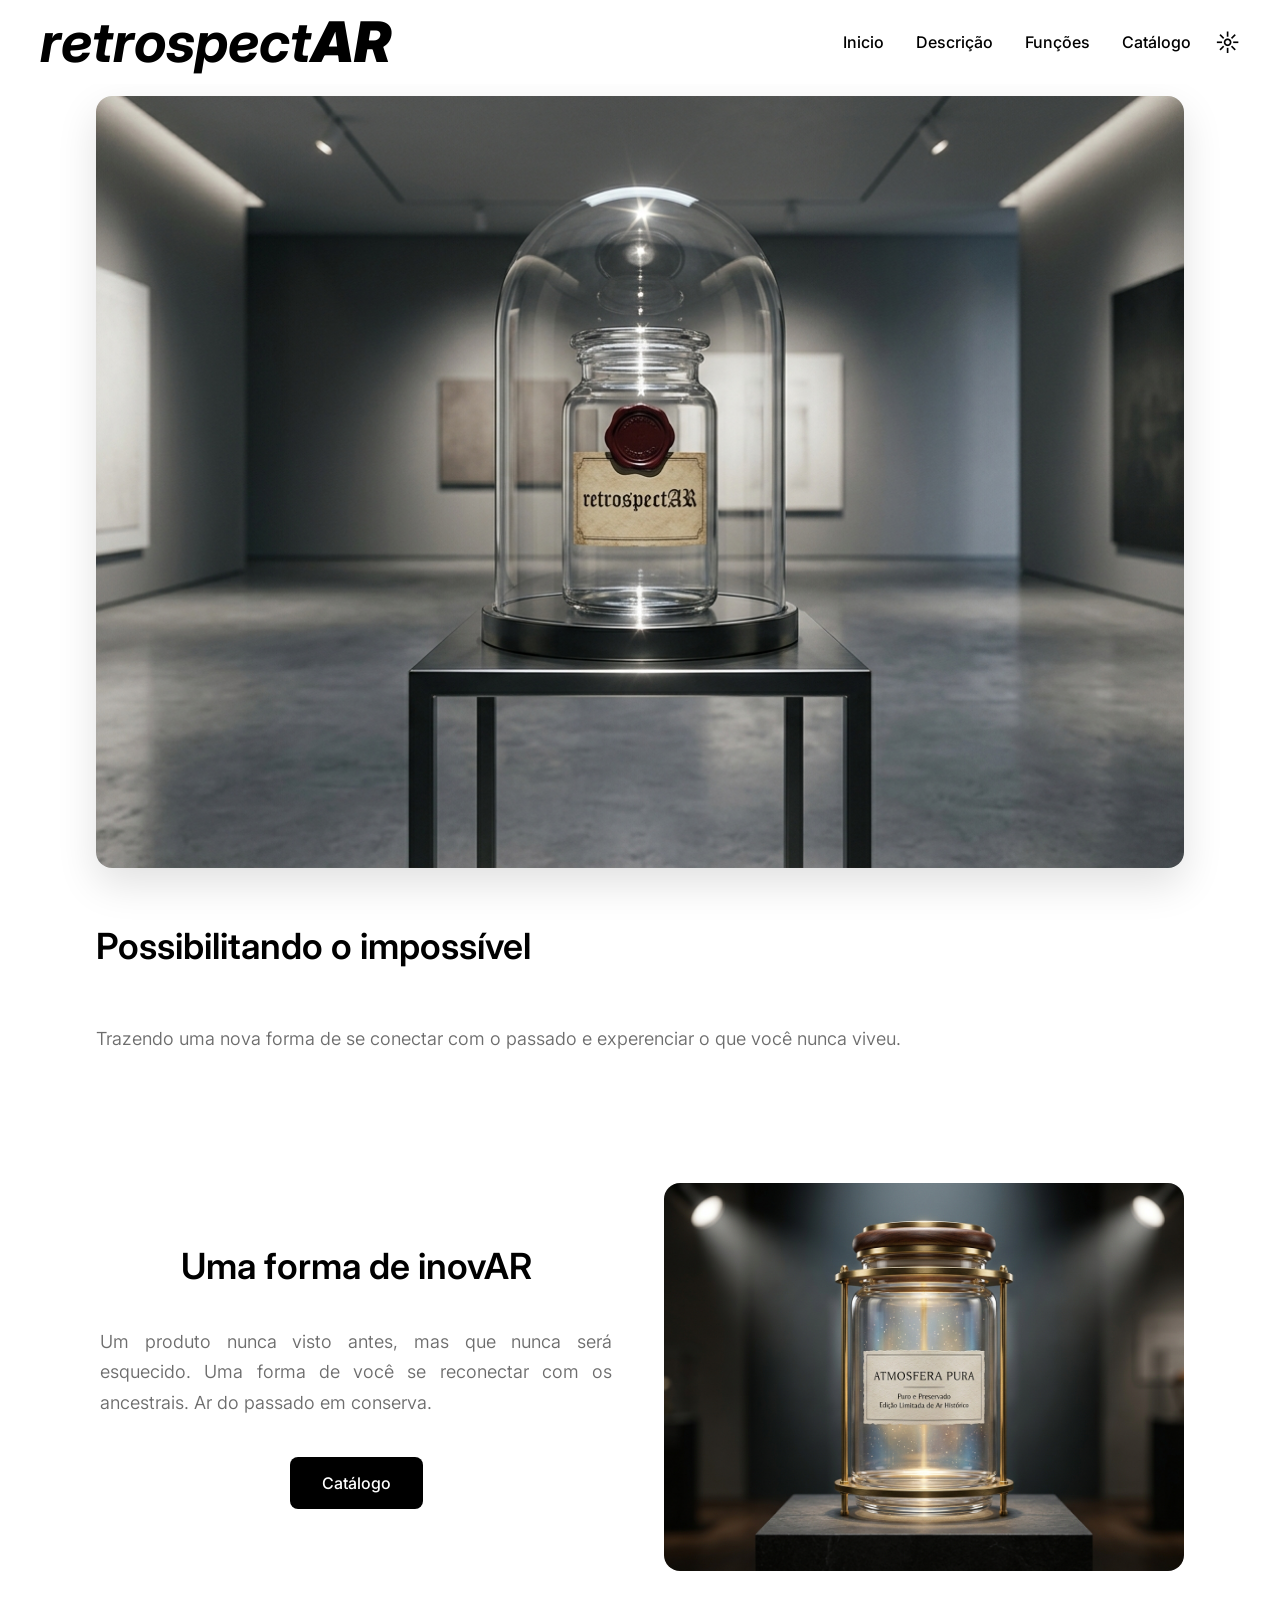
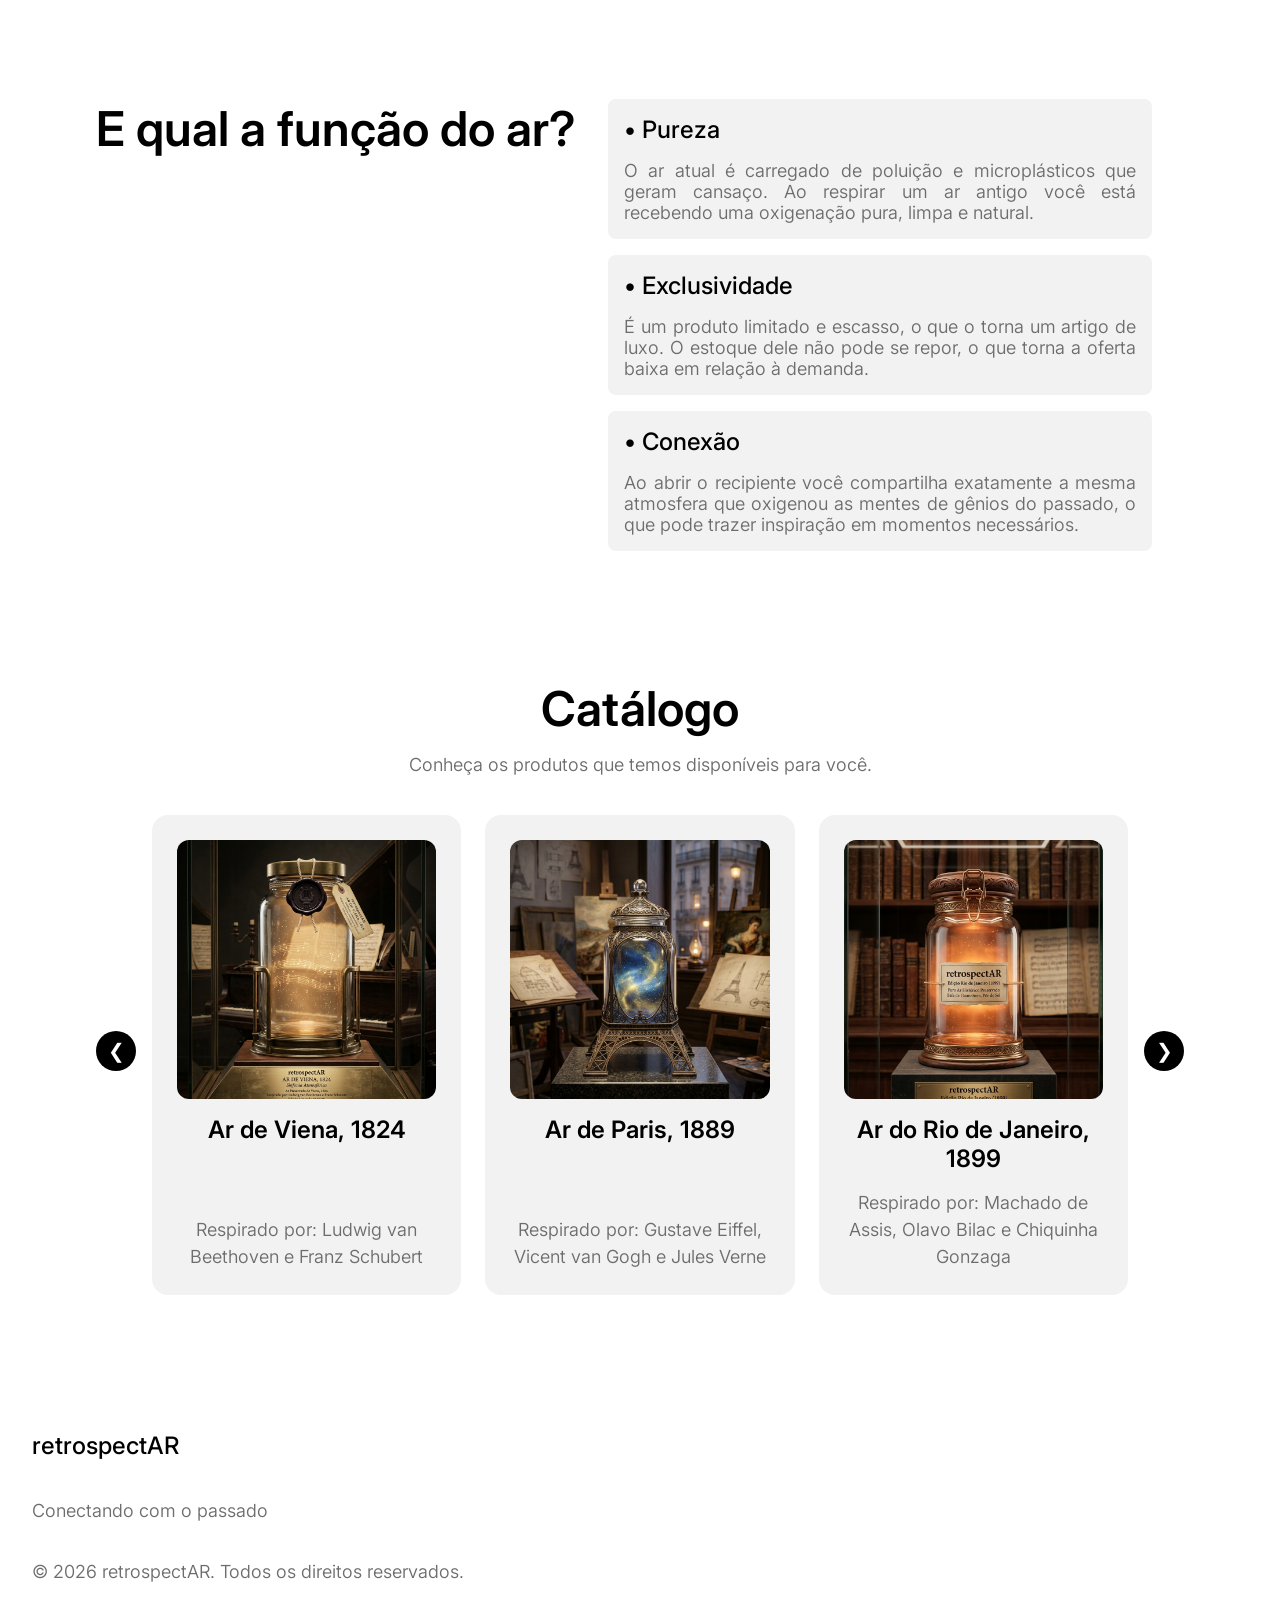
==== commit b7bf89ec: "Correção do título do site" ====
--- a/Pages/Home/index.html
+++ b/Pages/Home/index.html
@@ -11,7 +11,7 @@
     <body>
         <header>
             <!-- Título do site -->
-            <h1>retrospect                 <mark>AR</mark></h1>
+            <h1>retrospect<mark>AR</mark></h1>
 
             <!-- Navegação-->
             <ul>
